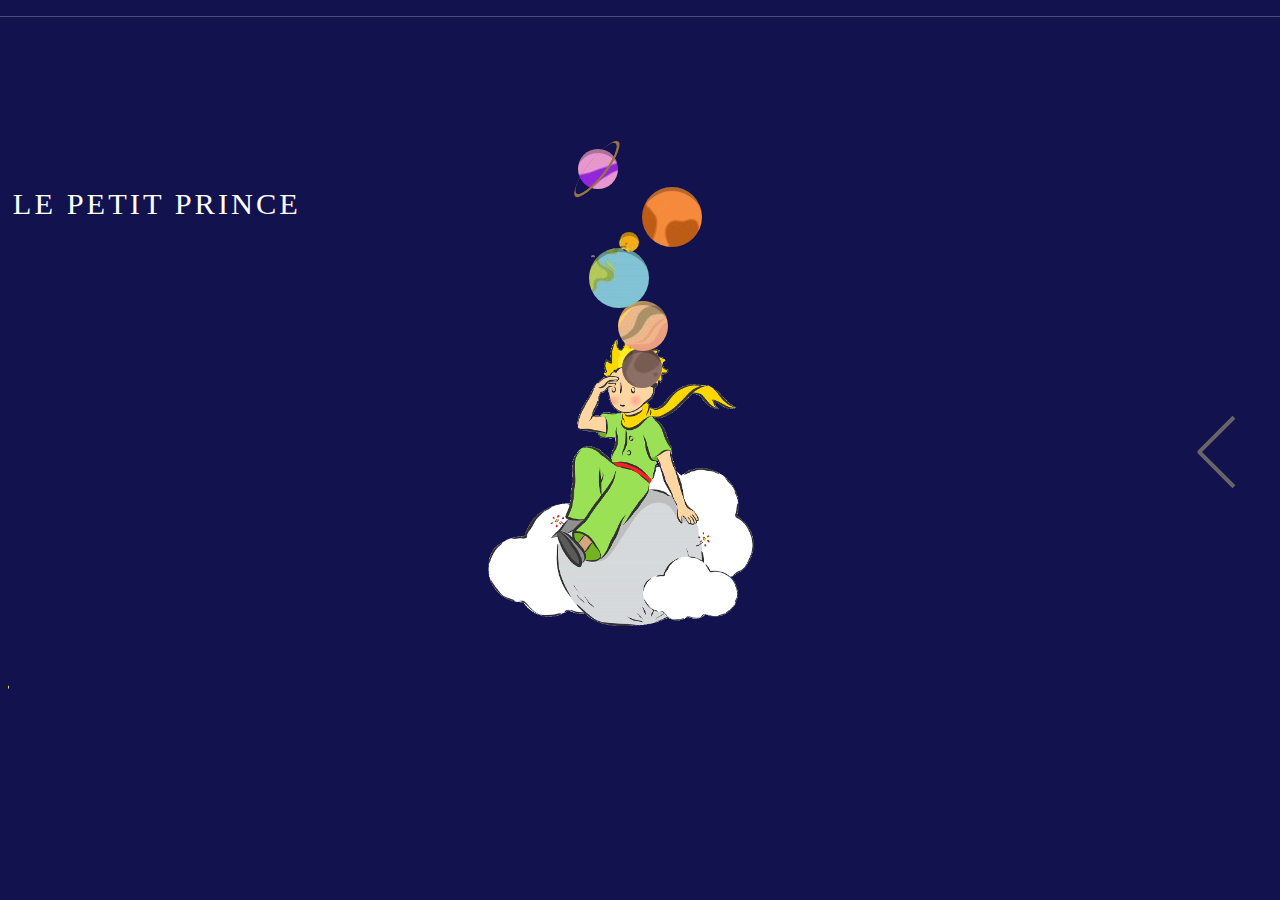
==== code/index.html @ a6908c7f "Merge branch 'feature/cv' of https://github.com/Gipeio/petit_prince_animated into feature/cv" ====
<!DOCTYPE html>

	<head>
		<meta charset="utf-8">
		<meta content="width=device-width, initial-scale=1.0" name="viewport">
		<title>Petit prince</title>
		<link rel="stylesheet" href="https://cdn.jsdelivr.net/npm/bootstrap@5.0.2/dist/css/bootstrap.min.css">
  		<link href="style.css" rel="stylesheet">
		
	</head>
	<body>
		<div class="content">
		<div class="pages">
			<!---------------------------------------------- HOME PAGE -------------------------------------------------------->
			<div class="page one">
				
				<div class="parallax">
					<div class="centered">
						<div class="animation"></div>
					</div>
				<div class='description'>
					<h1 class="homepageTitle">Le petit prince</h1>
					<hr>
				</div>
				  <div class='solar-syst'>
					<div class='mercury'></div>
					<div class='venus'></div>
					<div class='earth'></div>
					<div class='mars'></div>
					<div class='jupiter'></div>
					<div class='saturn'></div>
					<div class='uranus'></div>
					<div class='neptune'></div>
					<div class='pluto'></div>
				  </div>
				  <div class="stars">
					<img src="../img/star.png" alt="">
				  </div>
				</div>
				<!-- <div>
					<button onClick="slide('next')">Next</button>
				</div> -->
				<div class="swipe-next" onClick="slide('next')">
					<div class="swipe-next-top"></div>
					<div class="swipe-next-bottom"></div>
				</div>
			</div>
			
			<!---------------------------------------------- TEAM PAGE -------------------------------------------------------->
			<div id="page-two" class="page two">
				<h1 class="teamTitle">Team</h1>
				<div class="container">
					<div class="row d-flex justify-content-center">
						<div class="col-md-4">
							<a href="./cv_pages/Peio.html">
								<div class="card">
									<img class="card-img-top" src="../img/Amelie_BW.jpeg" alt="Peio">
									<div class="card-body">
										<h5 class="card-title">Peio GIL</h5>
									</div>
								</div>
							</a>
						</div>
						<div class="col-md-4">
							<a href="./cv_pages/Hajar.html">
								<div class="card">
									<img class="card-img-top" src="../img/Amelie_BW.jpeg" alt="Hajar">
									<div class="card-body">
										<h5 class="card-title">Hajar DERFOUF</h5>
									</div>
								</div>
							</a>
						</div>
						<div class="col-md-4">
							<a href="./cv_pages/Amelie.html">
								<div class="card">
									<img class="card-img-top" src="../img/Amelie_BW.jpeg" alt="Amelie">
									<div class="card-body">
										<h5 class="card-title">Amélie NIKEZA</h5>
									</div>
								</div>
							</a>
						</div>
					</div>
				</div>
			
			<!-- <div>
				<button onClick="slide('prev')">Previous</button>
			</div> -->
			<div class="swipe-prev" onClick="slide('prev')">
				<div class="swipe-prev-top"></div>
				<div class="swipe-prev-bottom"></div>
			</div>
			</div>
		</div>
		</div>
		<script src="script.js"></script>
		
	</body>
</html>
---- code/style.css ----
@import url('https://fonts.googleapis.com/css2?family=Montserrat:ital,wght@0,100;0,200;0,300;0,400;0,500;0,600;0,700;1,100;1,200;1,300;1,400;1,500;1,600;1,700&display=swap');

body {
    overflow: hidden;
}

*{
	margin: 0;
	padding: 0;
  font-family: 'Montserrat', sans-serif;
}


.content{
	width: 100%;
	height: 100vh;
	overflow: hidden;
    /* background-image: url("../img/espace.png"); */
  background-color: rgb(18, 18, 78);
  /* background: radial-gradient(ellipse at bottom, #1c2837 0%, #050608 100%); */
}

.pages {
  display: flex;
	width: 200%;
	box-sizing: border-box;	
    overflow: hidden;
}

.page {
  width: 100%;
  height: 100vh;
  display: flex;
  /* align-items: center;
  justify-content: center; */
  flex-direction: column;
	gap: 10px;
  transition: all 0.7s;
  color: white;
}

/* ********************************************************* HOME PAGE STYLE ************************************************************* */
.parallax {
    /* The image used */
    /* background-image: url("../img/espace.png"); */

    position: absolute;
    top:0;
    left:0;
    bottom:0;
    /* Set a specific height */
    height: 100%;
    width:100%;   
    /* Create the parallax scrolling effect */
    background-position: right top;
    background-attachment: fixed;
    background-repeat: no-repeat;
    background-size: cover;
  
    
}
 
.circle {
  
    text-align: center;
    vertical-align: middle;
    display: table-cell;
}
body {
    height: 100%;
    overflow-y: hidden;
}

.wrapper {
    top: 50%;
    left: 50%;
    transform: translate(-50%, -50%);
    position: fixed;
}

#reload {
    width: 50px;
    height: 50px;
} 
.wrapper {
    top: 50%;
    left: 50%;
    transform: translate(-50%, -50%);
    position: fixed;
}
.zoom{  
    height:100vh;  
    width:100%;  
    display:grid;  
    place-items:center;  
    position:fixed;  
    top:-500px;  
    left:0;
}

.centered .animation{
    height:50%;  
    width:40%;  
    position: absolute;
    top:25%;  
    left:30%;
}

.animation {
  width: 1000px;
  height: 1000px;
  background-image: url('../img/logo_f1.png');
  background-size: 600px;
  background-position: center;
  background-repeat: no-repeat;
  animation: mon-animation 3s steps(20) infinite
}

@keyframes mon-animation {
  0% { background-image: url('../img/logo_f1.png'); }
  5% { background-image: url('../img/logo_f1.png'); }
  10% { background-image: url('../img/logo_f1.png'); }
  25% { background-image: url('../img/logo_f1.png'); }
  20% { background-image: url('../img/logo_f1.png'); }
  25% { background-image: url('../img/logo_f1.png'); }
  30% { background-image: url('../img/logo_f1.png'); }
  35% { background-image: url('../img/logo_f1.png'); }
  40% { background-image: url('../img/logo_f2.png'); }
  45% { background-image: url('../img/logo_f3.png'); }
  50% { background-image: url('../img/logo_f4.png'); }
  55% { background-image: url('../img/logo_f3.png'); }
  60% { background-image: url('../img/logo_f2.png'); }
  65% { background-image: url('../img/logo_f1.png'); }
  70% { background-image: url('../img/logo_f1.png'); }
  75% { background-image: url('../img/logo_f1.png'); }
  80% { background-image: url('../img/logo_f1.png'); }
  85% { background-image: url('../img/logo_f1.png'); }
  90% { background-image: url('../img/logo_f1.png'); }
  95% { background-image: url('../img/logo_f1.png'); }
  100% { background-image: url('../img/logo_f1.png'); }
}

/**************************************************/
/*
  Malik Dellidj - @Dathink

  Solar System orbit animation true time scaled

  Revolution of planets in earth days (from Wikipedia)
  Mercury : ~87,5 days
  Venus : ~224,7 days
  Earth : ~365,2563 days
    + Moon : ~27,3216 days (around earth)
  Mars : ~687 days (~1,8 year)
  Jupiter : ~4 331 days (~12 years)
  Saturn : ~10 747 days (~30 years)
  Uranus : ~30 589 days (~84 years)
  Neptune : ~59 802 days (~165 years)
  Pluto : ~90 580 days (~248 years)
*/
*,
*:before,
*:after {
  padding: 0;
  margin: 0;
  box-sizing: border-box;
}

html,
body {
  height: 100%;
  width: 100%;
}

body {
  font: normal 1em/1.45em "Helvetica Neue", Helvetica, Arial, sans-serif;
  -webkit-font-smoothing: antialiased;
  color: #fff;
  background: radial-gradient(ellipse at bottom, #1c2837 0%, #050608 100%);
  background-attachment: fixed;
}

h1 {
  font-weight: 300;
  font-size: 1.9em;
  text-transform: uppercase;
  font-family: Lato;
  line-height: 1.6em;
  letter-spacing: 0.1em;
  position: absolute;
    top: 20%;
    left:1%;
}

.solar-syst {
  margin: -10% -20%;
  width: 100%;
  height: 100%;
  position: relative;
}
.solar-syst:after {
    .0











    .













































  content: "";
  position: absolute;
  height: 2px;
  width: 2px;
  top: -2px;
  background: white;
  box-shadow: 1072px 77px 0 0px rgba(255, 255, 255, 0.456) , 370px 951px 0 0px rgba(255,255,255, 0.621) , 1483px 330px 0 0px rgba(255,255,255, 0.326) , 1533px 646px 0 0px rgba(255,255,255, 0.951) , 794px 1799px 0 0px rgba(255,255,255, 0.253) , 1724px 191px 0 0px rgba(255,255,255, 0.737) , 139px 445px 0 0px rgba(255,255,255, 0.254) , 1453px 1733px 0 0px rgba(255,255,255, 0.182) , 1098px 802px 0 0px rgba(255,255,255, 0.692) , 1475px 460px 0 0px rgba(255,255,255, 0.222) , 96px 1526px 0 0px rgba(255,255,255, 0.316) , 1461px 616px 0 0px rgba(255,255,255, 0.852) , 185px 1634px 0 0px rgba(255,255,255, 0.63) , 1380px 361px 0 0px rgba(255,255,255, 0.702) , 840px 1672px 0 0px rgba(255,255,255, 0.435) , 1128px 375px 0 0px rgba(255,255,255, 0.794) , 579px 578px 0 0px rgba(255,255,255, 0.274) , 1654px 445px 0 0px rgba(255,255,255, 0.697) , 1365px 1595px 0 0px rgba(255,255,255, 0.319) , 238px 339px 0 0px rgba(255,255,255, 0.918) , 1381px 15px 0 0px rgba(255,255,255, 0.057) , 534px 1571px 0 0px rgba(255,255,255, 0.585) , 56px 180px 0 0px rgba(255,255,255, 0.194) , 62px 1074px 0 0px rgba(255,255,255, 0.808) , 393px 449px 0 0px rgba(255,255,255, 0.14) , 991px 250px 0 0px rgba(255,255,255, 0.163) , 1245px 1667px 0 0px rgba(255,255,255, 0.552) , 1477px 1148px 0 0px rgba(255,255,255, 0.846) , 1124px 223px 0 0px rgba(255,255,255, 0.462) , 549px 837px 0 0px rgba(255,255,255, 0.602) , 1425px 1068px 0 0px rgba(255,255,255, 0.89) , 437px 397px 0 0px rgba(255,255,255, 0.421) , 96px 377px 0 0px rgba(255,255,255, 0.216) , 953px 941px 0 0px rgba(255,255,255, 0.91) , 215px 343px 0 0px rgba(255,255,255, 0.796) , 433px 1px 0 0px rgba(255,255,255, 0.555) , 1128px 478px 0 0px rgba(255,255,255, 0.448) , 1218px 782px 0 0px rgba(255,255,255, 0.146) , 1686px 1066px 0 0px rgba(255,255,255, 0.41) , 812px 1260px 0 0px rgba(255,255,255, 0.564) , 1634px 1525px 0 0px rgba(255,255,255, 0.697) , 846px 1029px 0 0px rgba(255,255,255, 0.219) , 1756px 901px 0 0px rgba(255,255,255, 0.603) , 1236px 1404px 0 0px rgba(255,255,255, 0.248) , 270px 573px 0 0px rgba(255,255,255, 0.581) , 1183px 3px 0 0px rgba(255,255,255, 0.564) , 913px 1111px 0 0px rgba(255,255,255, 0.918) , 668px 552px 0 0px rgba(255,255,255, 0.96) , 278px 293px 0 0px rgba(255,255,255, 0.523) , 231px 1056px 0 0px rgba(255,255,255, 0.748) , 391px 972px 0 0px rgba(255,255,255, 0.078) , 592px 318px 0 0px rgba(255,255,255, 0.179) , 485px 1002px 0 0px rgba(255,255,255, 0.694) , 968px 1015px 0 0px rgba(255,255,255, 0.47) , 1404px 241px 0 0px rgba(255,255,255, 0.08) , 1252px 1064px 0 0px rgba(255,255,255, 0.527) , 142px 678px 0 0px rgba(255,255,255, 0.394) , 885px 1694px 0 0px rgba(255,255,255, 0.21) , 1586px 174px 0 0px rgba(255,255,255, 0.949) , 1044px 1502px 0 0px rgba(255,255,255, 0.262) , 862px 692px 0 0px rgba(255,255,255, 0.723) , 969px 696px 0 0px rgba(255,255,255, 0.16) , 375px 843px 0 0px rgba(255,255,255, 0.442) , 471px 1753px 0 0px rgba(255,255,255, 0.379) , 992px 357px 0 0px rgba(255,255,255, 0.545) , 560px 1740px 0 0px rgba(255,255,255, 0.933) , 1747px 451px 0 0px rgba(255,255,255, 0.27) , 1127px 1724px 0 0px rgba(255,255,255, 0.971) , 766px 1090px 0 0px rgba(255,255,255, 0.975) , 1012px 497px 0 0px rgba(255,255,255, 0.828) , 306px 1118px 0 0px rgba(255,255,255, 0.588) , 170px 23px 0 0px rgba(255,255,255, 0.069) , 1239px 1425px 0 0px rgba(255,255,255, 0.619) , 1238px 474px 0 0px rgba(255,255,255, 0.314) , 644px 959px 0 0px rgba(255,255,255, 0.739) , 1527px 962px 0 0px rgba(255,255,255, 0.879) , 1175px 1273px 0 0px rgba(255,255,255, 0.12) , 24px 66px 0 0px rgba(255,255,255, 0.02) , 1742px 716px 0 0px rgba(255,255,255, 0.745) , 915px 1727px 0 0px rgba(255,255,255, 0.28) , 538px 177px 0 0px rgba(255,255,255, 0.453) , 214px 154px 0 0px rgba(255,255,255, 0.251) , 443px 1690px 0 0px rgba(255,255,255, 0.876) , 115px 1065px 0 0px rgba(255,255,255, 0.028) , 323px 1531px 0 0px rgba(255,255,255, 0.357) , 669px 379px 0 0px rgba(255,255,255, 0.619) , 1550px 1130px 0 0px rgba(255,255,255, 0.872) , 445px 1617px 0 0px rgba(255,255,255, 0.72) , 1445px 413px 0 0px rgba(255,255,255, 0.234) , 1727px 28px 0 0px rgba(255,255,255, 0.805) , 547px 333px 0 0px rgba(255,255,255, 0.795) , 1792px 1506px 0 0px rgba(255,255,255, 0.465) , 912px 1318px 0 0px rgba(255,255,255, 0.876) , 315px 639px 0 0px rgba(255,255,255, 0.356) , 300px 1162px 0 0px rgba(255,255,255, 0.446) , 802px 1297px 0 0px rgba(255,255,255, 0.584) , 1667px 1460px 0 0px rgba(255,255,255, 0.425) , 836px 920px 0 0px rgba(255,255,255, 0.398) , 683px 1644px 0 0px rgba(255,255,255, 0.664) , 166px 1003px 0 0px rgba(255,255,255, 0.053) , 840px 1614px 0 0px rgba(255,255,255, 0.557) , 699px 1782px 0 0px rgba(255,255,255, 0.445) , 1447px 1332px 0 0px rgba(255,255,255, 0.307) , 729px 779px 0 0px rgba(255,255,255, 0.275) , 867px 816px 0 0px rgba(255,255,255, 0.579) , 1116px 1657px 0 0px rgba(255,255,255, 0.418) , 73px 839px 0 0px rgba(255,255,255, 0.997) , 47px 838px 0 0px rgba(255,255,255, 0.418) , 1415px 172px 0 0px rgba(255,255,255, 0.598) , 1033px 686px 0 0px rgba(255,255,255, 0.14) , 2px 1173px 0 0px rgba(255,255,255, 0.727) , 21px 1046px 0 0px rgba(255,255,255, 0.003) , 190px 554px 0 0px rgba(255,255,255, 0.385) , 1695px 288px 0 0px rgba(255,255,255, 0.1) , 1780px 709px 0 0px rgba(255,255,255, 0.393) , 498px 152px 0 0px rgba(255,255,255, 0.094) , 151px 1560px 0 0px rgba(255,255,255, 0.328) , 1286px 1737px 0 0px rgba(255,255,255, 0.943) , 441px 687px 0 0px rgba(255,255,255, 0.128) , 1744px 1734px 0 0px rgba(255,255,255, 0.805) , 1286px 1300px 0 0px rgba(255,255,255, 0.421) , 656px 1555px 0 0px rgba(255,255,255, 0.285) , 275px 1587px 0 0px rgba(255,255,255, 0.231) , 1037px 1540px 0 0px rgba(255,255,255, 0.915) , 1738px 440px 0 0px rgba(255,255,255, 0.218) , 56px 458px 0 0px rgba(255,255,255, 0.166) , 976px 1650px 0 0px rgba(255,255,255, 0.825) , 1537px 1292px 0 0px rgba(255,255,255, 0.47) , 1038px 1395px 0 0px rgba(255,255,255, 0.902) , 1025px 1552px 0 0px rgba(255,255,255, 0.416) , 1223px 1424px 0 0px rgba(255,255,255, 0.164) , 527px 69px 0 0px rgba(255,255,255, 0.431) , 967px 298px 0 0px rgba(255,255,255, 0.575) , 991px 850px 0 0px rgba(255,255,255, 0.526) , 820px 1493px 0 0px rgba(255,255,255, 0.422) , 1363px 1683px 0 0px rgba(255,255,255, 0.523) , 1523px 1159px 0 0px rgba(255,255,255, 0.225) , 324px 212px 0 0px rgba(255,255,255, 0.202) , 331px 1745px 0 0px rgba(255,255,255, 0.424) , 921px 1090px 0 0px rgba(255,255,255, 0.73) , 1515px 893px 0 0px rgba(255,255,255, 0.459) , 1530px 915px 0 0px rgba(255,255,255, 0.616) , 1501px 1393px 0 0px rgba(255,255,255, 0.306) , 1717px 1412px 0 0px rgba(255,255,255, 0.193) , 1611px 1602px 0 0px rgba(255,255,255, 0.194) , 1145px 493px 0 0px rgba(255,255,255, 0.319) , 1529px 508px 0 0px rgba(255,255,255, 0.889) , 67px 315px 0 0px rgba(255,255,255, 0.74) , 1015px 653px 0 0px rgba(255,255,255, 0.451) , 340px 61px 0 0px rgba(255,255,255, 0.655) , 887px 597px 0 0px rgba(255,255,255, 0.912) , 1486px 558px 0 0px rgba(255,255,255, 0.74) , 1620px 1367px 0 0px rgba(255,255,255, 0.831) , 365px 408px 0 0px rgba(255,255,255, 0.846) , 1491px 534px 0 0px rgba(255,255,255, 0.215) , 1797px 678px 0 0px rgba(255,255,255, 0.403) , 784px 732px 0 0px rgba(255,255,255, 0.01) , 669px 327px 0 0px rgba(255,255,255, 0.45) , 1496px 565px 0 0px rgba(255,255,255, 0.926) , 1177px 903px 0 0px rgba(255,255,255, 0.183) , 616px 603px 0 0px rgba(255,255,255, 0.141) , 990px 1434px 0 0px rgba(255,255,255, 0.251) , 1341px 1784px 0 0px rgba(255,255,255, 0.085) , 114px 1076px 0 0px rgba(255,255,255, 0.02) , 1624px 1274px 0 0px rgba(255,255,255, 0.421) , 1404px 690px 0 0px rgba(255,255,255, 0.394) , 1222px 731px 0 0px rgba(255,255,255, 0.376) , 563px 1642px 0 0px rgba(255,255,255, 0.042) , 941px 1486px 0 0px rgba(255,255,255, 0.249) , 1391px 1364px 0 0px rgba(255,255,255, 0.002) , 1753px 195px 0 0px rgba(255,255,255, 0.903) , 676px 459px 0 0px rgba(255,255,255, 0.778) , 367px 590px 0 0px rgba(255,255,255, 0.754) , 351px 976px 0 0px rgba(255,255,255, 0.136) , 1782px 959px 0 0px rgba(255,255,255, 0.044) , 1500px 1593px 0 0px rgba(255,255,255, 0.428) , 1345px 1034px 0 0px rgba(255,255,255, 0.223) , 432px 1703px 0 0px rgba(255,255,255, 0.429) , 25px 659px 0 0px rgba(255,255,255, 0.186) , 513px 1610px 0 0px rgba(255,255,255, 0.097) , 144px 375px 0 0px rgba(255,255,255, 0.078) , 888px 1756px 0 0px rgba(255,255,255, 0.705) , 254px 1265px 0 0px rgba(255,255,255, 0.637) , 2px 1525px 0 0px rgba(255,255,255, 0.969) , 600px 1275px 0 0px rgba(255,255,255, 0.823) , 1287px 436px 0 0px rgba(255,255,255, 0.793) , 719px 1534px 0 0px rgba(255,255,255, 0.173) , 491px 155px 0 0px rgba(255,255,255, 0.564) , 620px 1720px 0 0px rgba(255,255,255, 0.899) , 1248px 1344px 0 0px rgba(255,255,255, 0.039) , 1373px 1205px 0 0px rgba(255,255,255, 0.923) , 1334px 544px 0 0px rgba(255,255,255, 0.944) , 249px 1417px 0 0px rgba(255,255,255, 0.6) , 1732px 1303px 0 0px rgba(255,255,255, 0.51) , 1177px 499px 0 0px rgba(255,255,255, 0.369) , 109px 520px 0 0px rgba(255,255,255, 0.999) , 1167px 1498px 0 0px rgba(255,255,255, 0.991) , 260px 580px 0 0px rgba(255,255,255, 0.036) , 1374px 27px 0 0px rgba(255,255,255, 0.515) , 737px 1326px 0 0px rgba(255,255,255, 0.438) , 37px 182px 0 0px rgba(255,255,255, 0.482) , 1638px 151px 0 0px rgba(255,255,255, 0.622) , 754px 1290px 0 0px rgba(255,255,255, 0.64) , 790px 1455px 0 0px rgba(255,255,255, 0.705) , 814px 1523px 0 0px rgba(255,255,255, 0.051) , 977px 238px 0 0px rgba(255,255,255, 0.182) , 1613px 1145px 0 0px rgba(255,255,255, 0.005) , 597px 311px 0 0px rgba(255,255,255, 0.182) , 1568px 223px 0 0px rgba(255,255,255, 0.613) , 23px 699px 0 0px rgba(255,255,255, 0.911) , 314px 504px 0 0px rgba(255,255,255, 0.39) , 1636px 925px 0 0px rgba(255,255,255, 0.417) , 1534px 1310px 0 0px rgba(255,255,255, 0.472) , 1527px 1590px 0 0px rgba(255,255,255, 0.23) , 349px 1238px 0 0px rgba(255,255,255, 0.099) , 813px 449px 0 0px rgba(255,255,255, 0.832) , 136px 621px 0 0px rgba(255,255,255, 0.377) , 461px 737px 0 0px rgba(255,255,255, 0.523) , 870px 1062px 0 0px rgba(255,255,255, 0.101) , 1138px 791px 0 0px rgba(255,255,255, 0.801) , 1358px 323px 0 0px rgba(255,255,255, 0.672) , 126px 1249px 0 0px rgba(255,255,255, 0.775) , 840px 1258px 0 0px rgba(255,255,255, 0.042) , 1310px 715px 0 0px rgba(255,255,255, 0.934) , 327px 401px 0 0px rgba(255,255,255, 0.379) , 524px 1366px 0 0px rgba(255,255,255, 0.087) , 961px 473px 0 0px rgba(255,255,255, 0.074) , 1488px 1319px 0 0px rgba(255,255,255, 0.319) , 1075px 1692px 0 0px rgba(255,255,255, 0.464) , 1339px 1463px 0 0px rgba(255,255,255, 0.433) , 1146px 1218px 0 0px rgba(255,255,255, 0.082) , 1514px 1554px 0 0px rgba(255,255,255, 0.949) , 1124px 1456px 0 0px rgba(255,255,255, 0.003) , 1344px 305px 0 0px rgba(255,255,255, 0.931) , 705px 112px 0 0px rgba(255,255,255, 0.419) , 109px 1615px 0 0px rgba(255,255,255, 0.052) , 1360px 709px 0 0px rgba(255,255,255, 0.484) , 712px 565px 0 0px rgba(255,255,255, 0.709) , 742px 1500px 0 0px rgba(255,255,255, 0.707) , 938px 1756px 0 0px rgba(255,255,255, 0.727) , 1194px 425px 0 0px rgba(255,255,255, 0.586) , 629px 1361px 0 0px rgba(255,255,255, 0.208) , 533px 830px 0 0px rgba(255,255,255, 0.919) , 715px 35px 0 0px rgba(255,255,255, 0.917) , 643px 452px 0 0px rgba(255,255,255, 0.717) , 356px 1441px 0 0px rgba(255,255,255, 0.247) , 1720px 250px 0 0px rgba(255,255,255, 0.614) , 473px 1696px 0 0px rgba(255,255,255, 0.733) , 253px 1138px 0 0px rgba(255,255,255, 0.636) , 740px 737px 0 0px rgba(255,255,255, 0.396) , 1800px 424px 0 0px rgba(255,255,255, 0.588) , 759px 101px 0 0px rgba(255,255,255, 0.125) , 558px 1632px 0 0px rgba(255,255,255, 0.423) , 227px 1549px 0 0px rgba(255,255,255, 0.262) , 646px 657px 0 0px rgba(255,255,255, 0.394) , 1741px 886px 0 0px rgba(255,255,255, 0.598) , 427px 1177px 0 0px rgba(255,255,255, 0.795) , 993px 1514px 0 0px rgba(255,255,255, 0.35) , 514px 878px 0 0px rgba(255,255,255, 0.91) , 107px 736px 0 0px rgba(255,255,255, 0.812) , 439px 724px 0 0px rgba(255,255,255, 0.574) , 1199px 22px 0 0px rgba(255,255,255, 0.755) , 268px 1183px 0 0px rgba(255,255,255, 0.64) , 1488px 146px 0 0px rgba(255,255,255, 0.069) , 1582px 970px 0 0px rgba(255,255,255, 0.244) , 639px 287px 0 0px rgba(255,255,255, 0.981) , 638px 963px 0 0px rgba(255,255,255, 0.658) , 799px 1707px 0 0px rgba(255,255,255, 0.954) , 1306px 138px 0 0px rgba(255,255,255, 0.998) , 71px 1498px 0 0px rgba(255,255,255, 0.268) , 1737px 1553px 0 0px rgba(255,255,255, 0.033) , 1367px 1594px 0 0px rgba(255,255,255, 0.093) , 1039px 41px 0 0px rgba(255,255,255, 0.685) , 332px 1200px 0 0px rgba(255,255,255, 0.066) , 1799px 447px 0 0px rgba(255,255,255, 0.089) , 1367px 353px 0 0px rgba(255,255,255, 0.476) , 40px 634px 0 0px rgba(255,255,255, 0.433) , 1210px 1179px 0 0px rgba(255,255,255, 0.626) , 1192px 1520px 0 0px rgba(255,255,255, 0.635) , 595px 270px 0 0px rgba(255,255,255, 0.124) , 118px 1047px 0 0px rgba(255,255,255, 0.757) , 1760px 388px 0 0px rgba(255,255,255, 0.372) , 1003px 959px 0 0px rgba(255,255,255, 0.551) , 1464px 1081px 0 0px rgba(255,255,255, 0.877) , 1088px 748px 0 0px rgba(255,255,255, 0.862) , 1721px 50px 0 0px rgba(255,255,255, 0.169) , 1591px 831px 0 0px rgba(255,255,255, 0.337) , 1555px 1537px 0 0px rgba(255,255,255, 0.345) , 676px 1222px 0 0px rgba(255,255,255, 0.314) , 14px 698px 0 0px rgba(255,255,255, 0.58) , 1141px 1370px 0 0px rgba(255,255,255, 0.524) , 223px 712px 0 0px rgba(255,255,255, 0.263) , 706px 1051px 0 0px rgba(255,255,255, 0.081) , 853px 1320px 0 0px rgba(255,255,255, 0.744) , 93px 874px 0 0px rgba(255,255,255, 0.46) , 195px 162px 0 0px rgba(255,255,255, 0.423) , 1469px 826px 0 0px rgba(255,255,255, 0.246) , 1327px 1139px 0 0px rgba(255,255,255, 0.54) , 1329px 1182px 0 0px rgba(255,255,255, 0.911) , 661px 1571px 0 0px rgba(255,255,255, 0.77) , 1382px 129px 0 0px rgba(255,255,255, 0.865) , 706px 735px 0 0px rgba(255,255,255, 0.551) , 25px 1610px 0 0px rgba(255,255,255, 0.045) , 1365px 64px 0 0px rgba(255,255,255, 0.51) , 1327px 1318px 0 0px rgba(255,255,255, 0.153) , 1584px 722px 0 0px rgba(255,255,255, 0.055) , 49px 1667px 0 0px rgba(255,255,255, 0.43) , 476px 1126px 0 0px rgba(255,255,255, 0.556) , 1741px 681px 0 0px rgba(255,255,255, 0.574) , 522px 1px 0 0px rgba(255,255,255, 0.617) , 359px 821px 0 0px rgba(255,255,255, 0.903) , 1396px 1164px 0 0px rgba(255,255,255, 0.023) , 882px 148px 0 0px rgba(255,255,255, 0.901) , 1179px 1221px 0 0px rgba(255,255,255, 0.702) , 77px 577px 0 0px rgba(255,255,255, 0.725) , 230px 321px 0 0px rgba(255,255,255, 0.133) , 291px 918px 0 0px rgba(255,255,255, 0.743) , 1380px 1px 0 0px rgba(255,255,255, 0.065) , 127px 1589px 0 0px rgba(255,255,255, 0.649) , 1631px 1668px 0 0px rgba(255,255,255, 0.709) , 1236px 153px 0 0px rgba(255,255,255, 0.681) , 556px 577px 0 0px rgba(255,255,255, 0.639) , 1618px 1387px 0 0px rgba(255,255,255, 0.194) , 344px 1279px 0 0px rgba(255,255,255, 0.25) , 114px 1304px 0 0px rgba(255,255,255, 0.655) , 736px 1493px 0 0px rgba(255,255,255, 0.749) , 1641px 471px 0 0px rgba(255,255,255, 0.218) , 67px 365px 0 0px rgba(255,255,255, 0.412) , 486px 504px 0 0px rgba(255,255,255, 0.031) , 1483px 1220px 0 0px rgba(255,255,255, 0.401) , 38px 1017px 0 0px rgba(255,255,255, 0.995) , 1464px 1662px 0 0px rgba(255,255,255, 0.734) , 1770px 1319px 0 0px rgba(255,255,255, 0.038) , 393px 1251px 0 0px rgba(255,255,255, 0.162) , 956px 559px 0 0px rgba(255,255,255, 0.476) , 741px 1458px 0 0px rgba(255,255,255, 0.933) , 847px 330px 0 0px rgba(255,255,255, 0.545) , 1192px 1764px 0 0px rgba(255,255,255, 0.017) , 207px 748px 0 0px rgba(255,255,255, 0.297) , 547px 779px 0 0px rgba(255,255,255, 0.383) , 219px 1103px 0 0px rgba(255,255,255, 0.989) , 1248px 765px 0 0px rgba(255,255,255, 0.457) , 908px 261px 0 0px rgba(255,255,255, 0.967) , 802px 452px 0 0px rgba(255,255,255, 0.218) , 548px 999px 0 0px rgba(255,255,255, 0.417) , 1394px 612px 0 0px rgba(255,255,255, 0.254) , 1683px 855px 0 0px rgba(255,255,255, 0.264) , 106px 1264px 0 0px rgba(255,255,255, 0.154) , 430px 801px 0 0px rgba(255,255,255, 0.514) , 650px 114px 0 0px rgba(255,255,255, 0.014) , 922px 207px 0 0px rgba(255,255,255, 0.107) , 121px 21px 0 0px rgba(255,255,255, 0.093) , 435px 1668px 0 0px rgba(255,255,255, 0.903) , 198px 931px 0 0px rgba(255,255,255, 0.813) , 858px 1192px 0 0px rgba(255,255,255, 0.172) , 1575px 1734px 0 0px rgba(255,255,255, 0.834) , 1120px 156px 0 0px rgba(255,255,255, 0.546) , 1156px 305px 0 0px rgba(255,255,255, 0.002) , 1452px 56px 0 0px rgba(255,255,255, 0.903) , 1156px 1047px 0 0px rgba(255,255,255, 0.836) , 1273px 787px 0 0px rgba(255,255,255, 0.078) , 1598px 462px 0 0px rgba(255,255,255, 0.005) , 1591px 1023px 0 0px rgba(255,255,255, 0.113) , 1218px 1026px 0 0px rgba(255,255,255, 0.38) , 214px 156px 0 0px rgba(255,255,255, 0.937) , 28px 1733px 0 0px rgba(255,255,255, 0.564) , 872px 985px 0 0px rgba(255,255,255, 0.184) , 1337px 554px 0 0px rgba(255,255,255, 0.064) , 1193px 532px 0 0px rgba(255,255,255, 0.965) , 1161px 668px 0 0px rgba(255,255,255, 0.181) , 712px 1704px 0 0px rgba(255,255,255, 0.96) , 727px 1591px 0 0px rgba(255,255,255, 0.762) , 203px 1571px 0 0px rgba(255,255,255, 0.31) , 324px 1362px 0 0px rgba(255,255,255, 0.31) , 1607px 1146px 0 0px rgba(255,255,255, 0.967) , 781px 467px 0 0px rgba(255,255,255, 0.572) , 538px 162px 0 0px rgba(255,255,255, 0.557) , 264px 1704px 0 0px rgba(255,255,255, 0.501) , 65px 687px 0 0px rgba(255,255,255, 0.701) , 585px 1255px 0 0px rgba(255,255,255, 0.128) , 1420px 1725px 0 0px rgba(255,255,255, 0.434) , 304px 865px 0 0px rgba(255,255,255, 0.822) , 726px 1376px 0 0px rgba(255,255,255, 0.034) , 1090px 1297px 0 0px rgba(255,255,255, 0.577) , 93px 1712px 0 0px rgba(255,255,255, 0.938) , 328px 1090px 0 0px rgba(255,255,255, 0.024) , 1116px 863px 0 0px rgba(255,255,255, 0.627) , 1440px 1708px 0 0px rgba(255,255,255, 0.375) , 1364px 1438px 0 0px rgba(255,255,255, 0.221) , 1501px 1381px 0 0px rgba(255,255,255, 0.657) , 1374px 574px 0 0px rgba(255,255,255, 0.985) , 25px 1081px 0 0px rgba(255,255,255, 0.102) , 1441px 8px 0 0px rgba(255,255,255, 0.983) , 916px 390px 0 0px rgba(255,255,255, 0.64) , 1463px 432px 0 0px rgba(255,255,255, 0.953) , 1467px 811px 0 0px rgba(255,255,255, 0.406) , 18px 819px 0 0px rgba(255,255,255, 0.436) , 346px 1374px 0 0px rgba(255,255,255, 0.062) , 687px 745px 0 0px rgba(255,255,255, 0.274) , 892px 1489px 0 0px rgba(255,255,255, 0.677) , 1673px 74px 0 0px rgba(255,255,255, 0.646) , 1657px 536px 0 0px rgba(255,255,255, 0.643) , 1523px 599px 0 0px rgba(255,255,255, 0.964) , 1209px 1154px 0 0px rgba(255,255,255, 0.535) , 1519px 1786px 0 0px rgba(255,255,255, 0.528) , 1718px 1434px 0 0px rgba(255,255,255, 0.26) , 1570px 536px 0 0px rgba(255,255,255, 0.781) , 90px 200px 0 0px rgba(255,255,255, 0.198) , 616px 487px 0 0px rgba(255,255,255, 0.702) , 714px 224px 0 0px rgba(255,255,255, 0.523) , 1349px 856px 0 0px rgba(255,255,255, 0.171) , 924px 1010px 0 0px rgba(255,255,255, 0.932) , 541px 994px 0 0px rgba(255,255,255, 0.772) , 1293px 1117px 0 0px rgba(255,255,255, 0.527) , 1432px 1416px 0 0px rgba(255,255,255, 0.242) , 239px 1001px 0 0px rgba(255,255,255, 0.206) , 1022px 1581px 0 0px rgba(255,255,255, 0.511) , 1021px 1579px 0 0px rgba(255,255,255, 0.091) , 648px 49px 0 0px rgba(255,255,255, 0.795) , 1647px 297px 0 0px rgba(255,255,255, 0.185) , 1716px 104px 0 0px rgba(255,255,255, 0.49) , 509px 1791px 0 0px rgba(255,255,255, 0.584) , 1356px 706px 0 0px rgba(255,255,255, 0.372) , 1567px 1228px 0 0px rgba(255,255,255, 0.732) , 607px 1624px 0 0px rgba(255,255,255, 0.247) , 1712px 671px 0 0px rgba(255,255,255, 0.069) , 631px 1091px 0 0px rgba(255,255,255, 0.101) , 513px 467px 0 0px rgba(255,255,255, 0.359) , 647px 1069px 0 0px rgba(255,255,255, 0.117) , 204px 1621px 0 0px rgba(255,255,255, 0.377) , 198px 95px 0 0px rgba(255,255,255, 0.313) , 1377px 1733px 0 0px rgba(255,255,255, 0.416) , 520px 533px 0 0px rgba(255,255,255, 0.389) , 547px 772px 0 0px rgba(255,255,255, 0.18) , 323px 199px 0 0px rgba(255,255,255, 0.905) , 717px 1604px 0 0px rgba(255,255,255, 0.067) , 951px 1291px 0 0px rgba(255,255,255, 0.718) , 1187px 391px 0 0px rgba(255,255,255, 0.946) , 669px 952px 0 0px rgba(255,255,255, 0.66) , 1598px 162px 0 0px rgba(255,255,255, 0.423) , 433px 604px 0 0px rgba(255,255,255, 0.751) , 1146px 791px 0 0px rgba(255,255,255, 0.519) , 284px 519px 0 0px rgba(255,255,255, 0.013) , 453px 1588px 0 0px rgba(255,255,255, 0.385) , 1194px 249px 0 0px rgba(255,255,255, 0.762) , 314px 1643px 0 0px rgba(255,255,255, 0.934) , 1015px 1056px 0 0px rgba(255,255,255, 0.847) , 507px 536px 0 0px rgba(255,255,255, 0.437) , 979px 591px 0 0px rgba(255,255,255, 0.831) , 1352px 52px 0 0px rgba(255,255,255, 0.872) , 984px 1058px 0 0px rgba(255,255,255, 0.074) , 37px 1227px 0 0px rgba(255,255,255, 0.752) , 365px 177px 0 0px rgba(255,255,255, 0.333) , 1525px 329px 0 0px rgba(255,255,255, 0.542) , 558px 45px 0 0px rgba(255,255,255, 0.854) , 1235px 1500px 0 0px rgba(255,255,255, 0.215) , 1465px 1713px 0 0px rgba(255,255,255, 0.067) , 923px 893px 0 0px rgba(255,255,255, 0.772) , 616px 849px 0 0px rgba(255,255,255, 0.537) , 1339px 1030px 0 0px rgba(255,255,255, 0.105) , 773px 1709px 0 0px rgba(255,255,255, 0.32) , 897px 415px 0 0px rgba(255,255,255, 0.629) , 1526px 802px 0 0px rgba(255,255,255, 0.187) , 1105px 1726px 0 0px rgba(255,255,255, 0.823) , 866px 496px 0 0px rgba(255,255,255, 0.545) , 1079px 1268px 0 0px rgba(255,255,255, 0.354) , 645px 1070px 0 0px rgba(255,255,255, 0.857) , 264px 468px 0 0px rgba(255,255,255, 0.865) , 757px 466px 0 0px rgba(255,255,255, 0.408) , 385px 128px 0 0px rgba(255,255,255, 0.488) , 1337px 1065px 0 0px rgba(255,255,255, 0.446) , 283px 1199px 0 0px rgba(255,255,255, 0.159) , 823px 386px 0 0px rgba(255,255,255, 0.063) , 778px 1437px 0 0px rgba(255,255,255, 0.464) , 1080px 1725px 0 0px rgba(255,255,255, 0.607) , 1462px 1363px 0 0px rgba(255,255,255, 0.524) , 1449px 1122px 0 0px rgba(255,255,255, 0.297) , 374px 1642px 0 0px rgba(255,255,255, 0.583) , 353px 846px 0 0px rgba(255,255,255, 0.712) , 818px 1063px 0 0px rgba(255,255,255, 0.874) , 1073px 363px 0 0px rgba(255,255,255, 0.936) , 964px 629px 0 0px rgba(255,255,255, 0.507) , 1510px 174px 0 0px rgba(255,255,255, 0.153) , 162px 259px 0 0px rgba(255,255,255, 0.87) , 1791px 1696px 0 0px rgba(255,255,255, 0.455) , 1751px 482px 0 0px rgba(255,255,255, 0.403) , 413px 763px 0 0px rgba(255,255,255, 0.293) , 1090px 1386px 0 0px rgba(255,255,255, 0.715) , 1238px 386px 0 0px rgba(255,255,255, 0.64) , 843px 22px 0 0px rgba(255,255,255, 0.584) , 1257px 1133px 0 0px rgba(255,255,255, 0.668) , 630px 1607px 0 0px rgba(255,255,255, 0.253) , 1090px 1796px 0 0px rgba(255,255,255, 0.842) , 1177px 203px 0 0px rgba(255,255,255, 0.808) , 1525px 1717px 0 0px rgba(255,255,255, 0.089) , 1201px 335px 0 0px rgba(255,255,255, 0.416) , 354px 1056px 0 0px rgba(255,255,255, 0.783) , 1215px 588px 0 0px rgba(255,255,255, 0.212) , 1200px 1800px 0 0px rgba(255,255,255, 0.974) , 1499px 970px 0 0px rgba(255,255,255, 0.113);
  border-radius: 100px;
}
.solar-syst div {
    border-radius: 1000px;
    top: 50%;
    left: 50%;
    position: absolute;
    z-index: 999;
  }
  /* .solar-syst div:not(.sun) {
    border: 1px solid rgba(102, 166, 229, 0.12);
  } */
  .solar-syst div:not(.sun):before {
    left: 50%;
    border-radius: 100px;
    content: "";
    position: absolute;
  }
  .solar-syst div:not(.asteroids-belt):before {
    box-shadow: inset 0 6px 0 -2px rgba(0, 0, 0, 0.25);
  }

  .sun {
    background: radial-gradient(ellipse at center, #ffd000 1%, #f9b700 39%, #f9b700 39%, #e06317 100%);
    height: 40px;
    width: 40px;
    margin-top: -20px;
    margin-left: -20px;
    background-clip: padding-box;
    border: 0 !important;
    background-position: -28px -103px;
    background-size: 175%;
    box-shadow: 0 0 10px 2px rgba(255, 107, 0, 0.4), 0 0 22px 11px rgba(255, 203, 0, 0.13);
  }
  
  .mercury {
    height: 450px;
    width: 550px;
    margin-top: -35px;
    margin-left: -35px;
    -webkit-animation: orb 7.1867343561s linear infinite;
            animation: orb 7.1867343561s linear infinite;
  }
  .mercury:before {
    height: 40px;
    width: 40px;
    background-image: url("../img/mercury.PNG");
    margin-top: 28px;
    margin-left: -2px;
  }
  
  .venus {
    height: 495px;
    width: 575px;
    margin-top: -50px;
    margin-left: -50px;
    -webkit-animation: orb 15.4555338265s linear infinite;
            animation: orb 15.4555338265s linear infinite;
  }
  .venus:before {
    height: 50px;
    width: 50px;
    background-image: url("../img/venus.PNG");
    margin-top: -4px;
    margin-left: -4px;
  }
  
  .earth {
    height: 570px;
    width: 620px;
    margin-top: -89.5px;
    margin-left: -102.5px;
    -webkit-animation: orb 27s linear infinite;
            animation: orb 27s linear infinite;
  }
  .earth:before {
    height: 60px;
    width: 60px;
    background-image: url("../img/earth.PNG");
    margin-top: -18px;
    margin-left: -3px;
  }
  .earth:after {
    position: absolute;
    content: "";
    height: 20px;
    width: 20px;
    left: 50%;
    top: 0px;
    margin-left: -9px;
    margin-top: -9px;
    border-radius: 10px;
    box-shadow: 0 -10px 0 -8px grey;
    -webkit-animation: orb 2.2440352158s linear infinite;
            animation: orb 2.2440352158s linear infinite;
  }
  
  .mars {
    height: 615px;
    width: 665px;
    margin-top: -120px;
    margin-left: -95px;
    -webkit-animation: orb 40.4261314589s linear infinite;
            animation: orb 40.4261314589s linear infinite;
  }
  .mars:before {
    height: 20px;
    width: 20px;
    background-image: url("../img/mars.PNG");
    margin-top: -3px;
    margin-left: -3px;
  }
  
  .jupiter {
    height: 680px;
    width: 815px;
    margin-top: -159px;
    margin-left: -170px;
    -webkit-animation: orb 90.7228171013s linear infinite;
            animation: orb 90.7228171013s linear infinite;
  }
  .jupiter:before {
    height: 60px;
    width: 60px;
    background-image: url("../img/jupiter.PNG");
    margin-top: -9px;
    margin-left: 20px;
  }
  
  .saturn {
    height: 739px;
    width: 840px;
    margin-top: -200px;
    margin-left: -220px;
    -webkit-animation: orb 250.6952471456s linear infinite;
            animation: orb 250.6952471456s linear infinite;
  }
  .saturn:before {
    height: 40px;
    width: 40px;
    background-image: url("../img/saturn.PNG");
  
    margin-top: -6px;
    margin-left: -6px;
  }
  .saturn:after {
    position: absolute;
    content: "";
    height: 2.34%;
    width: 7.676%;
    left: 50%;
    top: 13px;
    transform: rotateZ(-52deg);
    margin-left: -2.3%;
    margin-top: -1.2%;
    border-radius: 50% 50% 50% 50%;
    box-shadow: 0 1px 0 1px #987641, 3px 1px 0 #987641, -3px 1px 0 #987641;
    -webkit-animation: orb 200.6952471456s linear infinite;
            animation: orb 200.6952471456s linear infinite;
    animation-direction: reverse;
    transform-origin: 52% 60%;
  }
  
  /* .uranus {
      height: 745px;
      width: 815px;
      margin-top: -215px;
      margin-left: -260px;
    -webkit-animation: orb 412.4001967933s linear infinite;
            animation: orb 412.4001967933s linear infinite;
  }
  .uranus:before {
    height: 30px;
    width: 30px;
    background: #b5e3e3;
    margin-top: -5px;
    margin-left: -5px;
  } */
  
  /* .neptune {
    height: 749px;
    width: 900px;
    margin-top: -220px;
    margin-left: -325px;
    -webkit-animation: orb 612.7838624549s linear infinite;
            animation: orb 612.7838624549s linear infinite;
  }
  .neptune:before {
    height: 25px;
    width: 25px;
    background-image: url("../img/neptune2.PNG");
    margin-top: -5px;
    margin-left: -60px;
  } */
  
  /* .pluto {
    height: 752px;
    width: 915px;
    margin-top: -238px;
    margin-left: -345px;
    -webkit-animation: orb 730.7074054575s linear infinite;
          animation: orb 730.7074054575s linear infinite;
  }
  
  .pluto:before {
    height: 15px;
    width: 15px;
    background-image: url("../img/pluto.PNG");
    margin-top: -1.5px;
    margin-left: -70px;
} */

@-webkit-keyframes orb {
    from {
      transform: rotate(0deg);
    }
    to {
      transform: rotate(-360deg);
    }
  }
  
  @keyframes orb {
    from {
      transform: rotate(0deg);
    }
    to {
      transform: rotate(-360deg);
    }
  }
  
.stars img{
    width: 20px;
    height: 20px;
    
}

.swipe-next {
    cursor: pointer;
    height: 120px;
    right: 0%;
    position: absolute;
    top: 50%;
    transform: translateX(-50%) translateY(-50%);
    transition: transform .1s;
    width: 50px;
    position: absolute;
    
  }
    
  .swipe-next-top,
  .swipe-next-bottom {
      background-color: #666;
      height: 4px;
      left: -5px;
      position: absolute;
      top: 50%;
      width: 100%;
  }
      
  .swipe-next-top:after, .swipe-next-bottom:after{
    background-color: #fff;
    content: '';
    height: 100%;
    position: absolute;
    top: 0;
    transition: all .15s;
  }
    
  .swipe-next-top {
    transform: rotate(-45deg);
    transform-origin: bottom left;
  }
    
  .swipe-next-top:after {
    left: 100%;
    right: 0;
    transition-delay: 0s;
  }
  
    
  .swipe-next-bottom {
    transform: rotate(45deg);
    transform-origin: top left;
  }
    
  .swipe-next-bottom:after {
      left: 0;
      right: 100%;
      transition-delay: .15s;
  }
  
      
  .swipe-next:hover .swipe-next-top:after {
      left: 0;
      transition-delay: .15s;
  }
  
  .swipe-next:hover .swipe-next-bottom:after{
    right: 0;
    transition-delay: 0s;
  }
  
    
  .swipe-next:active {
    transform: translateX(-50%) translateY(-50%) scale(0.9);
  }


/* ********************************************************** TEAM PAGE ******************************************************* */
.two {
  position: relative;
}

.teamTitle {
    /* font-family: "Poppins", sans-serif; */
    font-size: 1.9m;
    font-weight: 300;
    color: white;
    text-align: center;
    margin-bottom: 45px;
    margin-top: 45px;
  }

.container {
  width: 75%;
}
  
  .card, .card-img-top{
    border-radius: 50px;
  }
  
  a, a:hover {
    text-decoration: none;
    color: rgb(4, 23, 45);
    font-family: "Poppins", sans-serif;
  }
  
  .card:hover {
    transform: scale(1.1);
    transition: transform 0.8s ease;
  }
  
  .card-title {
    /* font-family: "Poppins",sans-serif; */
    text-align: center;
  }

  .swipe-prev {
    cursor: pointer;
    height: 120px;
    left: 3%;
    position: absolute;
    top: 50%;
    transform: translateX(-50%) translateY(-50%);
    transition: transform .1s;
    width: 50px;
    position: absolute;
    line-height: 60px;
    
  }
    
  .swipe-prev-top,
  .swipe-prev-bottom {
      background-color: #666;
      height: 4px;
      left: -5px;
      position: absolute;
      top: 50%;
      width: 100%;
  }
      
  .swipe-prev-top:after, .swipe-prev-bottom:after{
    background-color: #fff;
    content: '';
    height: 100%;
    position: absolute;
    top: 0;
    transition: all .15s;
  }
    
  .swipe-prev-top {
    transform: rotate(45deg);
    transform-origin: bottom right;
  }
    
  .swipe-prev-top:after {
    left: 100%;
    right: 0;
    transition-delay: 0s;
  }
  
    
  .swipe-prev-bottom {
    transform: rotate(-45deg);
    transform-origin: top right;
  }
    
  .swipe-prev-bottom:after {
      left: 0;
      right: 100%;
      transition-delay: .15s;
  }
  
      
  .swipe-prev:hover .swipe-prev-top:after {
      left: 0;
      transition-delay: .15s;
  }
  
  .swipe-prev:hover .swipe-prev-bottom:after{
    right: 0;
    transition-delay: 0s;
  }
  
    
  .swipe-prev:active {
    transform: translateX(-50%) translateY(-50%) scale(0.9);
  }
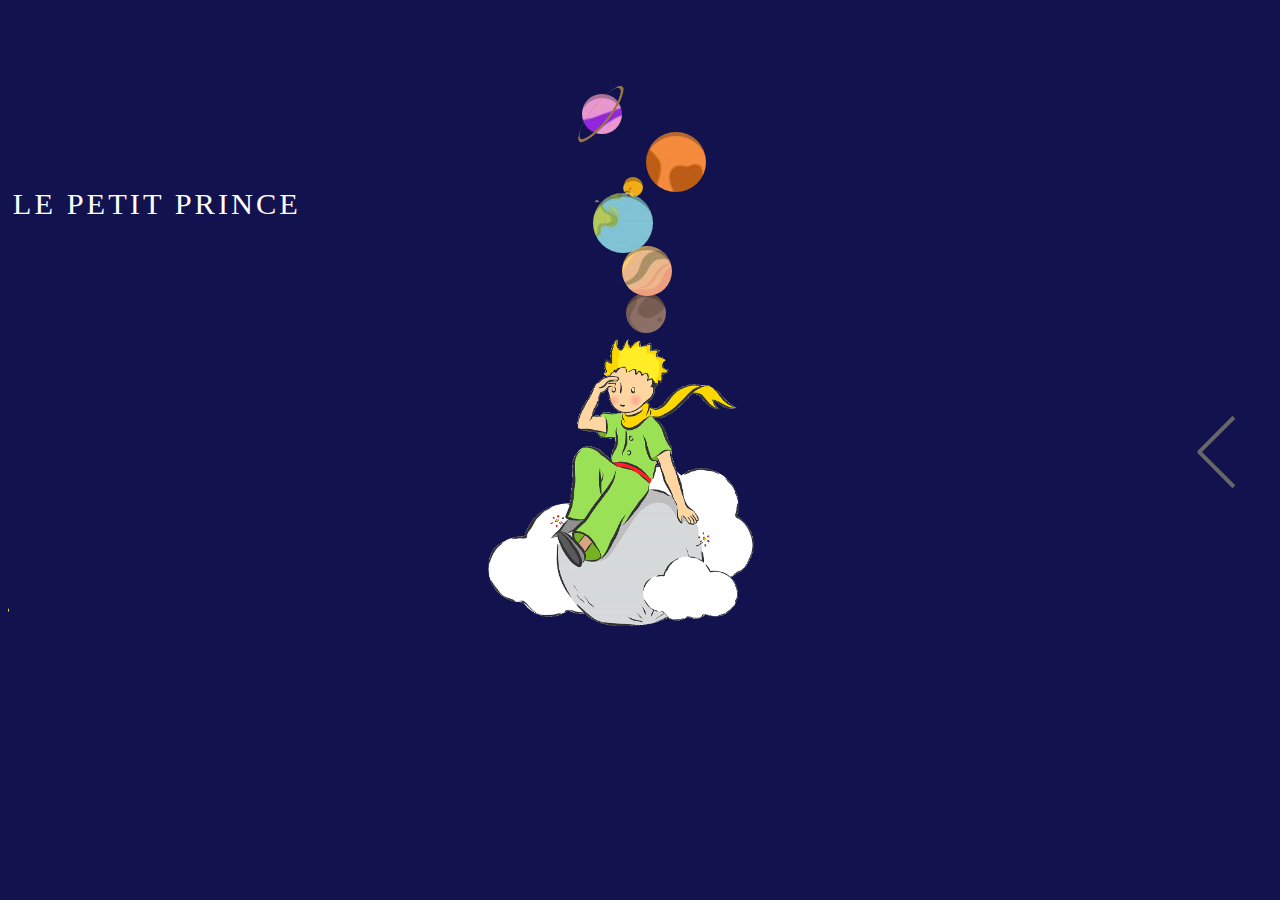
==== commit 3894ceaf: "ouais" ====
--- a/code/index.html
+++ b/code/index.html
@@ -20,7 +20,6 @@
 					</div>
 				<div class='description'>
 					<h1 class="homepageTitle">Le petit prince</h1>
-					<hr>
 				</div>
 				  <div class='solar-syst'>
 					<div class='mercury'></div>
--- a/code/style.css
+++ b/code/style.css
@@ -3,11 +3,17 @@
 
 body {
     overflow: hidden;
+}
+
+.navbar {
+  margin-top: 0;
+  padding-top: 0;
 }
 
 *{
 	margin: 0;
 	padding: 0;
+  border: none;
   font-family: 'Montserrat', sans-serif;
 }
 
@@ -114,7 +120,7 @@
   background-size: 600px;
   background-position: center;
   background-repeat: no-repeat;
-  animation: mon-animation 3s steps(20) infinite
+  animation: mon-animation 2s steps(20) infinite
 }
 
 @keyframes mon-animation {
@@ -194,7 +200,7 @@
 }
 
 .solar-syst {
-  margin: -10% -20%;
+  margin: -150px -252px;
   width: 100%;
   height: 100%;
   position: relative;
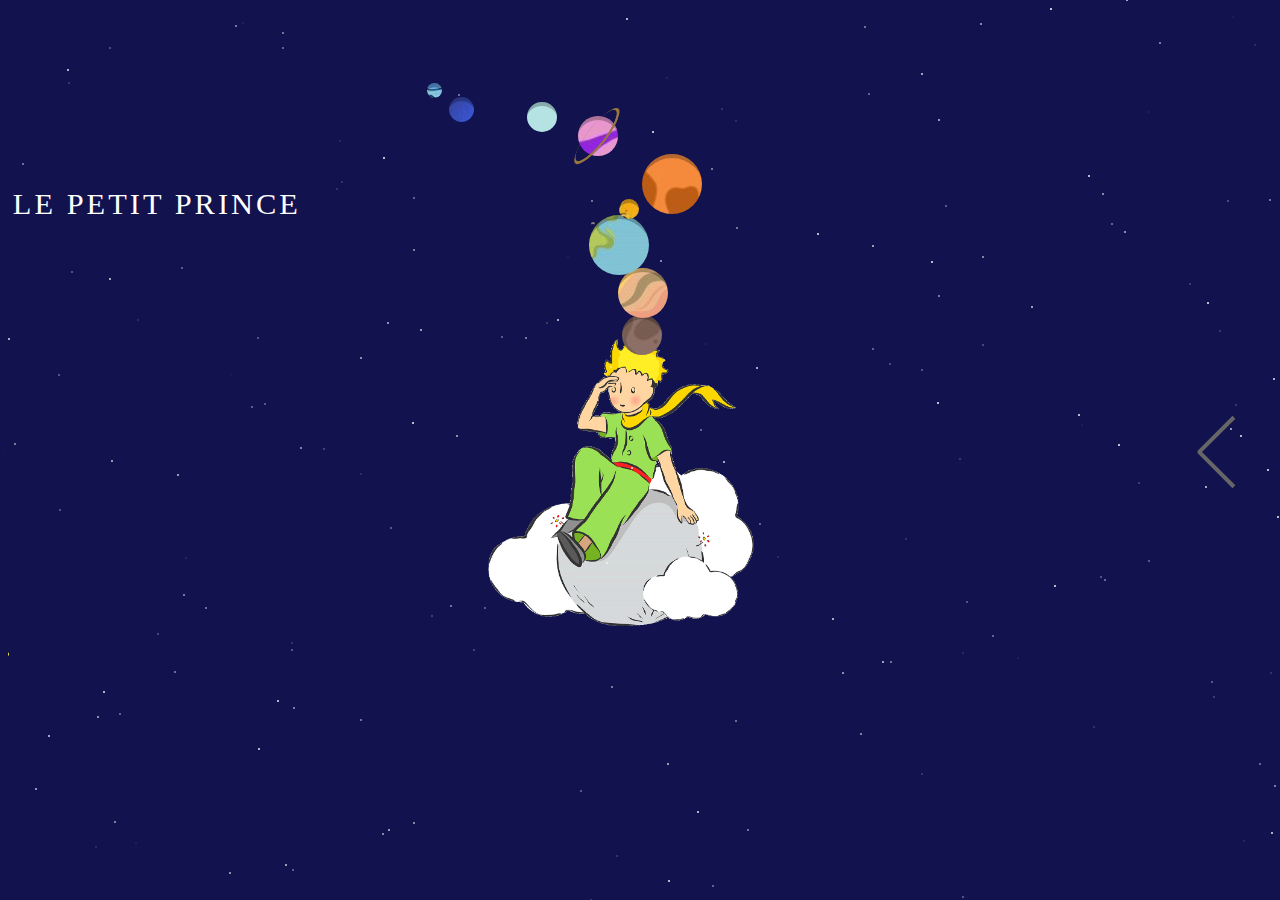
==== commit ec6f59f1: "team page correction,peio cv" ====
--- a/code/index.html
+++ b/code/index.html
@@ -53,7 +53,7 @@
 						<div class="col-md-4">
 							<a href="./cv_pages/Peio.html">
 								<div class="card">
-									<img class="card-img-top" src="../img/Amelie_BW.jpeg" alt="Peio">
+									<img class="card-img-top" src="../img/pio.jpg" alt="Peio">
 									<div class="card-body">
 										<h5 class="card-title">Peio GIL</h5>
 									</div>
@@ -73,7 +73,7 @@
 						<div class="col-md-4">
 							<a href="./cv_pages/Amelie.html">
 								<div class="card">
-									<img class="card-img-top" src="../img/Amelie_BW.jpeg" alt="Amelie">
+									<img class="card-img-top" src="../img/AmelieDessin.jpg" alt="Amelie">
 									<div class="card-body">
 										<h5 class="card-title">Amélie NIKEZA</h5>
 									</div>
--- a/code/style.css
+++ b/code/style.css
@@ -3,17 +3,11 @@
 
 body {
     overflow: hidden;
-}
-
-.navbar {
-  margin-top: 0;
-  padding-top: 0;
 }
 
 *{
 	margin: 0;
 	padding: 0;
-  border: none;
   font-family: 'Montserrat', sans-serif;
 }
 
@@ -120,7 +114,7 @@
   background-size: 600px;
   background-position: center;
   background-repeat: no-repeat;
-  animation: mon-animation 2s steps(20) infinite
+  animation: mon-animation 3s steps(20) infinite
 }
 
 @keyframes mon-animation {
@@ -200,70 +194,12 @@
 }
 
 .solar-syst {
-  margin: -150px -252px;
+  margin: -10% -20%;
   width: 100%;
   height: 100%;
   position: relative;
 }
 .solar-syst:after {
-    .0
-
-
-
-
-
-
-
-
-
-
-
-    .
-
-
-
-
-
-
-
-
-
-
-
-
-
-
-
-
-
-
-
-
-
-
-
-
-
-
-
-
-
-
-
-
-
-
-
-
-
-
-
-
-
-
-
-
-
   content: "";
   position: absolute;
   height: 2px;
@@ -434,7 +370,7 @@
     transform-origin: 52% 60%;
   }
   
-  /* .uranus {
+  .uranus {
       height: 745px;
       width: 815px;
       margin-top: -215px;
@@ -448,9 +384,9 @@
     background: #b5e3e3;
     margin-top: -5px;
     margin-left: -5px;
-  } */
-  
-  /* .neptune {
+  }
+  
+  .neptune {
     height: 749px;
     width: 900px;
     margin-top: -220px;
@@ -464,9 +400,9 @@
     background-image: url("../img/neptune2.PNG");
     margin-top: -5px;
     margin-left: -60px;
-  } */
-  
-  /* .pluto {
+  }
+  
+  .pluto {
     height: 752px;
     width: 915px;
     margin-top: -238px;
@@ -481,7 +417,7 @@
     background-image: url("../img/pluto.PNG");
     margin-top: -1.5px;
     margin-left: -70px;
-} */
+}
 
 @-webkit-keyframes orb {
     from {
@@ -590,12 +526,12 @@
     font-weight: 300;
     color: white;
     text-align: center;
-    margin-bottom: 45px;
-    margin-top: 45px;
+    margin-top: 10%;
   }
 
 .container {
   width: 75%;
+  margin-top: 10%;
 }
   
   .card, .card-img-top{
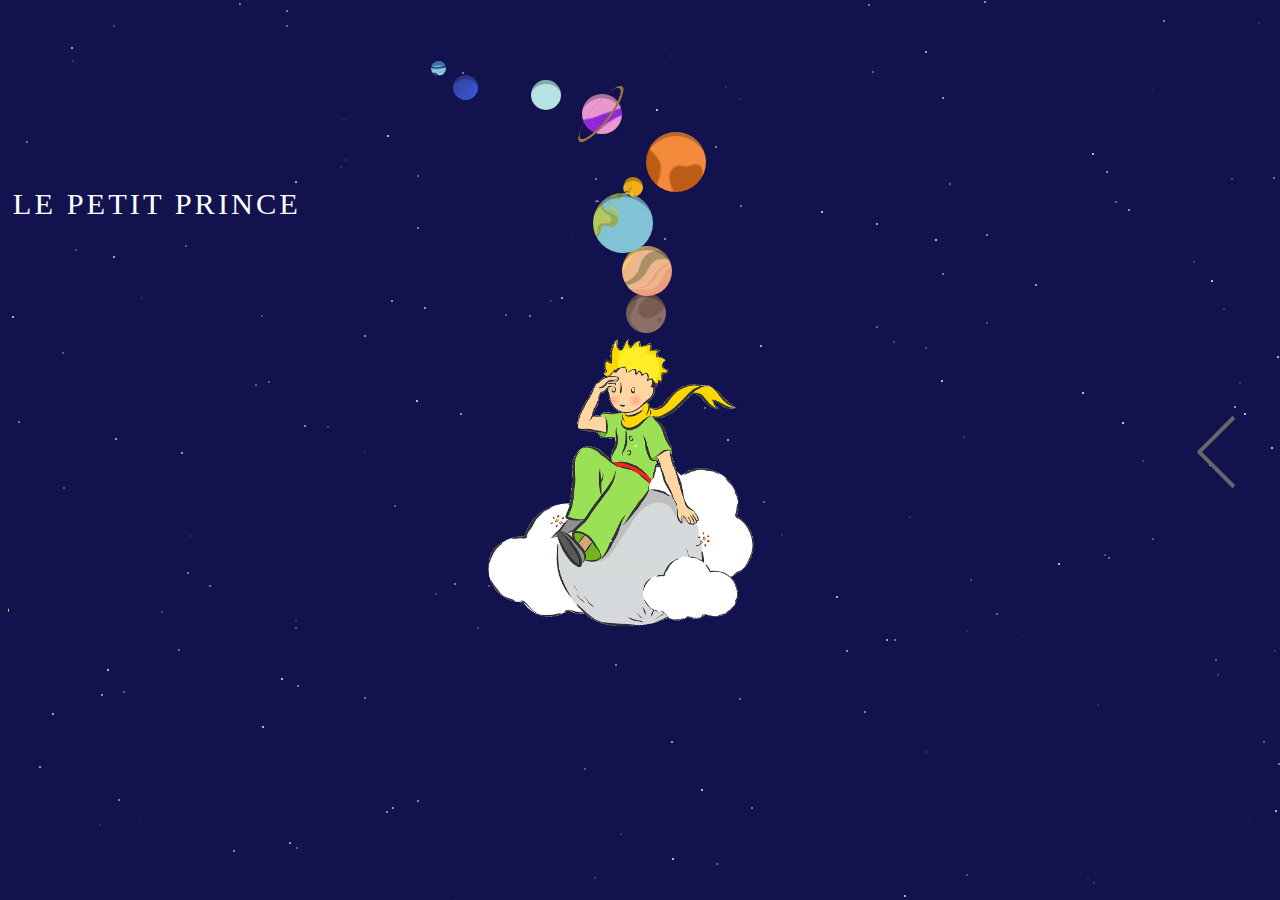
==== commit e571539a: "cv completion" ====
--- a/code/index.html
+++ b/code/index.html
@@ -63,7 +63,7 @@
 						<div class="col-md-4">
 							<a href="./cv_pages/Hajar.html">
 								<div class="card">
-									<img class="card-img-top" src="../img/Amelie_BW.jpeg" alt="Hajar">
+									<img class="card-img-top" src="../img/Hajar.jpg" alt="Hajar">
 									<div class="card-body">
 										<h5 class="card-title">Hajar DERFOUF</h5>
 									</div>
@@ -72,8 +72,8 @@
 						</div>
 						<div class="col-md-4">
 							<a href="./cv_pages/Amelie.html">
-								<div class="card">
-									<img class="card-img-top" src="../img/AmelieDessin.jpg" alt="Amelie">
+								<div class="card amelie">
+									<img class="card-img-top" src="../img/amelieDessin.png" alt="Amelie">
 									<div class="card-body">
 										<h5 class="card-title">Amélie NIKEZA</h5>
 									</div>
--- a/code/style.css
+++ b/code/style.css
@@ -3,11 +3,17 @@
 
 body {
     overflow: hidden;
+}
+
+.navbar {
+  margin-top: 0;
+  padding-top: 0;
 }
 
 *{
 	margin: 0;
 	padding: 0;
+  border: none;
   font-family: 'Montserrat', sans-serif;
 }
 
@@ -114,7 +120,7 @@
   background-size: 600px;
   background-position: center;
   background-repeat: no-repeat;
-  animation: mon-animation 3s steps(20) infinite
+  animation: mon-animation 2s steps(20) infinite
 }
 
 @keyframes mon-animation {
@@ -194,7 +200,7 @@
 }
 
 .solar-syst {
-  margin: -10% -20%;
+  margin: -150px -252px;
   width: 100%;
   height: 100%;
   position: relative;
@@ -525,8 +531,11 @@
     font-size: 1.9m;
     font-weight: 300;
     color: white;
-    text-align: center;
-    margin-top: 10%;
+    justify-content: center;
+    align-items: center;
+    margin-top: -8%;
+    margin-left: 45%;
+
   }
 
 .container {
@@ -534,95 +543,103 @@
   margin-top: 10%;
 }
   
-  .card, .card-img-top{
-    border-radius: 50px;
-  }
-  
-  a, a:hover {
-    text-decoration: none;
-    color: rgb(4, 23, 45);
-    font-family: "Poppins", sans-serif;
-  }
-  
-  .card:hover {
-    transform: scale(1.1);
-    transition: transform 0.8s ease;
-  }
-  
-  .card-title {
-    /* font-family: "Poppins",sans-serif; */
-    text-align: center;
-  }
-
-  .swipe-prev {
-    cursor: pointer;
-    height: 120px;
-    left: 3%;
+.card, .card-img-top{
+  border-radius: 50px;
+}
+
+a, a:hover {
+  text-decoration: none;
+  color: rgb(4, 23, 45);
+  font-family: "Poppins", sans-serif;
+}
+
+.card:hover {
+  transform: scale(1.1);
+  transition: transform 0.8s ease;
+}
+
+.card-title {
+  /* font-family: "Poppins",sans-serif; */
+  text-align: center;
+}
+
+.card {
+  height: 110%;
+}
+
+.card img {
+  height: 100%;
+}
+
+.swipe-prev {
+  cursor: pointer;
+  height: 120px;
+  left: 3%;
+  position: absolute;
+  top: 50%;
+  transform: translateX(-50%) translateY(-50%);
+  transition: transform .1s;
+  width: 50px;
+  position: absolute;
+  line-height: 60px;
+  
+}
+  
+.swipe-prev-top,
+.swipe-prev-bottom {
+    background-color: #666;
+    height: 4px;
+    left: -5px;
     position: absolute;
     top: 50%;
-    transform: translateX(-50%) translateY(-50%);
-    transition: transform .1s;
-    width: 50px;
-    position: absolute;
-    line-height: 60px;
-    
-  }
-    
-  .swipe-prev-top,
-  .swipe-prev-bottom {
-      background-color: #666;
-      height: 4px;
-      left: -5px;
-      position: absolute;
-      top: 50%;
-      width: 100%;
-  }
-      
-  .swipe-prev-top:after, .swipe-prev-bottom:after{
-    background-color: #fff;
-    content: '';
-    height: 100%;
-    position: absolute;
-    top: 0;
-    transition: all .15s;
-  }
-    
-  .swipe-prev-top {
-    transform: rotate(45deg);
-    transform-origin: bottom right;
-  }
-    
-  .swipe-prev-top:after {
-    left: 100%;
-    right: 0;
-    transition-delay: 0s;
-  }
-  
-    
-  .swipe-prev-bottom {
-    transform: rotate(-45deg);
-    transform-origin: top right;
-  }
-    
-  .swipe-prev-bottom:after {
-      left: 0;
-      right: 100%;
-      transition-delay: .15s;
-  }
-  
-      
-  .swipe-prev:hover .swipe-prev-top:after {
-      left: 0;
-      transition-delay: .15s;
-  }
-  
-  .swipe-prev:hover .swipe-prev-bottom:after{
-    right: 0;
-    transition-delay: 0s;
-  }
-  
-    
-  .swipe-prev:active {
-    transform: translateX(-50%) translateY(-50%) scale(0.9);
-  }
- 
+    width: 100%;
+}
+    
+.swipe-prev-top:after, .swipe-prev-bottom:after{
+  background-color: #fff;
+  content: '';
+  height: 100%;
+  position: absolute;
+  top: 0;
+  transition: all .15s;
+}
+  
+.swipe-prev-top {
+  transform: rotate(45deg);
+  transform-origin: bottom right;
+}
+  
+.swipe-prev-top:after {
+  left: 100%;
+  right: 0;
+  transition-delay: 0s;
+}
+
+  
+.swipe-prev-bottom {
+  transform: rotate(-45deg);
+  transform-origin: top right;
+}
+  
+.swipe-prev-bottom:after {
+    left: 0;
+    right: 100%;
+    transition-delay: .15s;
+}
+
+    
+.swipe-prev:hover .swipe-prev-top:after {
+    left: 0;
+    transition-delay: .15s;
+}
+
+.swipe-prev:hover .swipe-prev-bottom:after{
+  right: 0;
+  transition-delay: 0s;
+}
+
+  
+.swipe-prev:active {
+  transform: translateX(-50%) translateY(-50%) scale(0.9);
+}
+
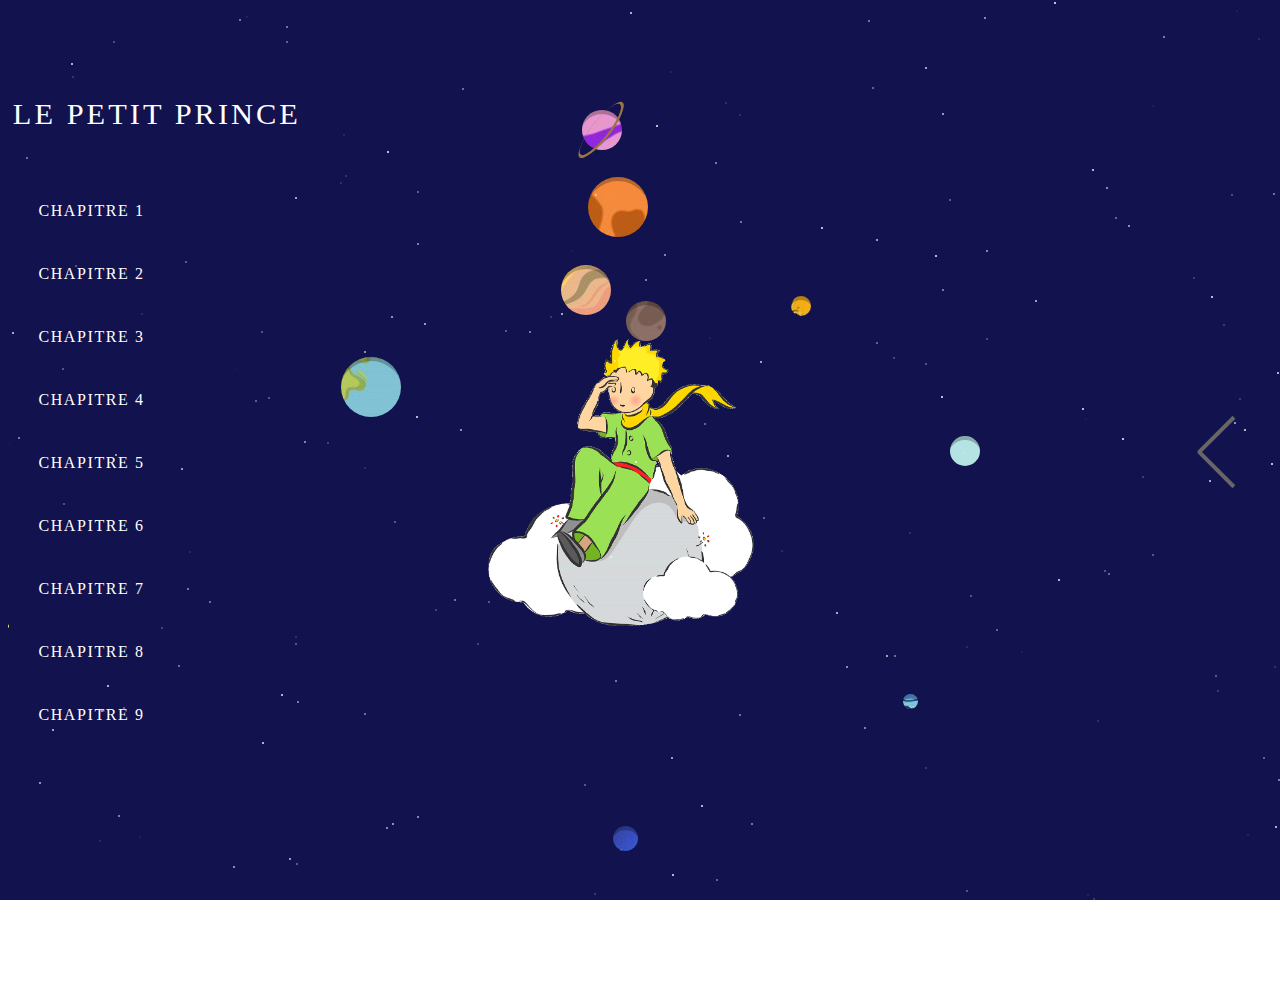
==== commit 9f60a03d: "chapters design home page" ====
--- a/code/index.html
+++ b/code/index.html
@@ -20,6 +20,17 @@
 					</div>
 				<div class='description'>
 					<h1 class="homepageTitle">Le petit prince</h1>
+					<ul>
+						<li><a class="chap1">Chapitre 1</a></li>
+						<li><a class="chap2">Chapitre 2</a></li>
+						<li><a class="chap3">Chapitre 3</a></li>
+						<li><a class="chap4">Chapitre 4</a></li>
+						<li><a class="chap5">Chapitre 5</a></li>
+						<li><a class="chap6">Chapitre 6</a></li>
+						<li><a class="chap7">Chapitre 7</a></li>
+						<li><a class="chap8">Chapitre 8</a></li>
+						<li><a class="chap9">Chapitre 9</a></li>
+					</ul>
 				</div>
 				  <div class='solar-syst'>
 					<div class='mercury'></div>
--- a/code/style.css
+++ b/code/style.css
@@ -187,7 +187,12 @@
   background-attachment: fixed;
 }
 
+li {
+  list-style: none;
+}
+
 h1 {
+  color: white;
   font-weight: 300;
   font-size: 1.9em;
   text-transform: uppercase;
@@ -195,8 +200,19 @@
   line-height: 1.6em;
   letter-spacing: 0.1em;
   position: absolute;
-    top: 20%;
+    top: 10%;
     left:1%;
+}
+
+li a {
+  color: white;
+  font-weight: 300;
+  font-size: 1em;
+  text-transform: uppercase;
+  font-family: Lato;
+  line-height: 1.6em;
+  letter-spacing: 0.1em;
+  position: absolute;
 }
 
 .solar-syst {
@@ -220,7 +236,6 @@
     top: 50%;
     left: 50%;
     position: absolute;
-    z-index: 999;
   }
   /* .solar-syst div:not(.sun) {
     border: 1px solid rgba(102, 166, 229, 0.12);
@@ -260,15 +275,15 @@
     height: 40px;
     width: 40px;
     background-image: url("../img/mercury.PNG");
-    margin-top: 28px;
+    margin-top: 20px;
     margin-left: -2px;
   }
   
   .venus {
-    height: 495px;
+    height: 450px;
     width: 575px;
-    margin-top: -50px;
-    margin-left: -50px;
+    margin-top: -45px;
+    margin-left: -20px;
     -webkit-animation: orb 15.4555338265s linear infinite;
             animation: orb 15.4555338265s linear infinite;
   }
@@ -276,15 +291,15 @@
     height: 50px;
     width: 50px;
     background-image: url("../img/venus.PNG");
-    margin-top: -4px;
-    margin-left: -4px;
+    margin-top: -6px;
+    margin-left: -95px;
   }
   
   .earth {
     height: 570px;
     width: 620px;
     margin-top: -89.5px;
-    margin-left: -102.5px;
+    margin-left: -97.5px;
     -webkit-animation: orb 27s linear infinite;
             animation: orb 27s linear infinite;
   }
@@ -292,8 +307,8 @@
     height: 60px;
     width: 60px;
     background-image: url("../img/earth.PNG");
-    margin-top: -18px;
-    margin-left: -3px;
+    margin-top: 130px;
+    margin-left: -260px;
   }
   .earth:after {
     position: absolute;
@@ -322,13 +337,13 @@
     height: 20px;
     width: 20px;
     background-image: url("../img/mars.PNG");
-    margin-top: -3px;
-    margin-left: -3px;
+    margin-top: 100px;
+    margin-left: 165px;
   }
   
   .jupiter {
     height: 680px;
-    width: 815px;
+    width: 700px;
     margin-top: -159px;
     margin-left: -170px;
     -webkit-animation: orb 90.7228171013s linear infinite;
@@ -338,12 +353,12 @@
     height: 60px;
     width: 60px;
     background-image: url("../img/jupiter.PNG");
-    margin-top: -9px;
+    margin-top: 20px;
     margin-left: 20px;
   }
-  
+   
   .saturn {
-    height: 739px;
+    height: 720px;
     width: 840px;
     margin-top: -200px;
     margin-left: -220px;
@@ -372,15 +387,15 @@
     box-shadow: 0 1px 0 1px #987641, 3px 1px 0 #987641, -3px 1px 0 #987641;
     -webkit-animation: orb 200.6952471456s linear infinite;
             animation: orb 200.6952471456s linear infinite;
-    animation-direction: reverse;
+    animation-direction:reverse;
     transform-origin: 52% 60%;
   }
-  
+ 
   .uranus {
-      height: 745px;
-      width: 815px;
-      margin-top: -215px;
-      margin-left: -260px;
+    height: 1060px;
+    width: 840px;
+    margin-top: -380px;
+    margin-left: -218px;
     -webkit-animation: orb 412.4001967933s linear infinite;
             animation: orb 412.4001967933s linear infinite;
   }
@@ -388,15 +403,15 @@
     height: 30px;
     width: 30px;
     background: #b5e3e3;
-    margin-top: -5px;
-    margin-left: -5px;
-  }
-  
+    margin-top: 500px;
+    margin-left: 360px;
+  }
+ 
   .neptune {
-    height: 749px;
-    width: 900px;
-    margin-top: -220px;
-    margin-left: -325px;
+    height: 780px;
+    width: 910px;
+    margin-top: -240px;
+    margin-left: -190px;
     -webkit-animation: orb 612.7838624549s linear infinite;
             animation: orb 612.7838624549s linear infinite;
   }
@@ -404,15 +419,15 @@
     height: 25px;
     width: 25px;
     background-image: url("../img/neptune2.PNG");
-    margin-top: -5px;
-    margin-left: -60px;
-  }
-  
+    margin-top: 750px;
+    margin-left: -40px;
+  }
+ 
   .pluto {
-    height: 752px;
-    width: 915px;
-    margin-top: -238px;
-    margin-left: -345px;
+    height: 790px;
+    width: 850px;
+    margin-top: -242px;
+    margin-left: -210px;
     -webkit-animation: orb 730.7074054575s linear infinite;
           animation: orb 730.7074054575s linear infinite;
   }
@@ -421,8 +436,8 @@
     height: 15px;
     width: 15px;
     background-image: url("../img/pluto.PNG");
-    margin-top: -1.5px;
-    margin-left: -70px;
+    margin-top: 620px;
+    margin-left: 300px;
 }
 
 @-webkit-keyframes orb {
@@ -643,3 +658,45 @@
   transform: translateX(-50%) translateY(-50%) scale(0.9);
 }
 
+
+
+
+.chap1,.chap2,.chap3,.chap4,.chap5,.chap6,.chap7,.chap8,.chap9 {
+  position: absolute;
+  z-index: 999;
+  transition: .3s;
+  left: 3%;
+}
+.chap1:hover,.chap2:hover,.chap3:hover,.chap4:hover,.chap5:hover,.chap6:hover,.chap7:hover,.chap8:hover,.chap9:hover {
+  color: #987641;
+  transform: scale(1.4);
+  cursor: pointer;
+}
+
+.chap1 {
+  top: 22%;
+}
+.chap2 {
+  top: 29%;
+}
+.chap3 {
+  top: 36%;
+}
+.chap4 {
+  top: 43%;
+}
+.chap5 {
+  top: 50%;
+}
+.chap6 {
+  top: 57%;
+}
+.chap7 {
+  top: 64%;
+}
+.chap8 {
+  top: 71%;
+}
+.chap9 {
+  top: 78%;
+}
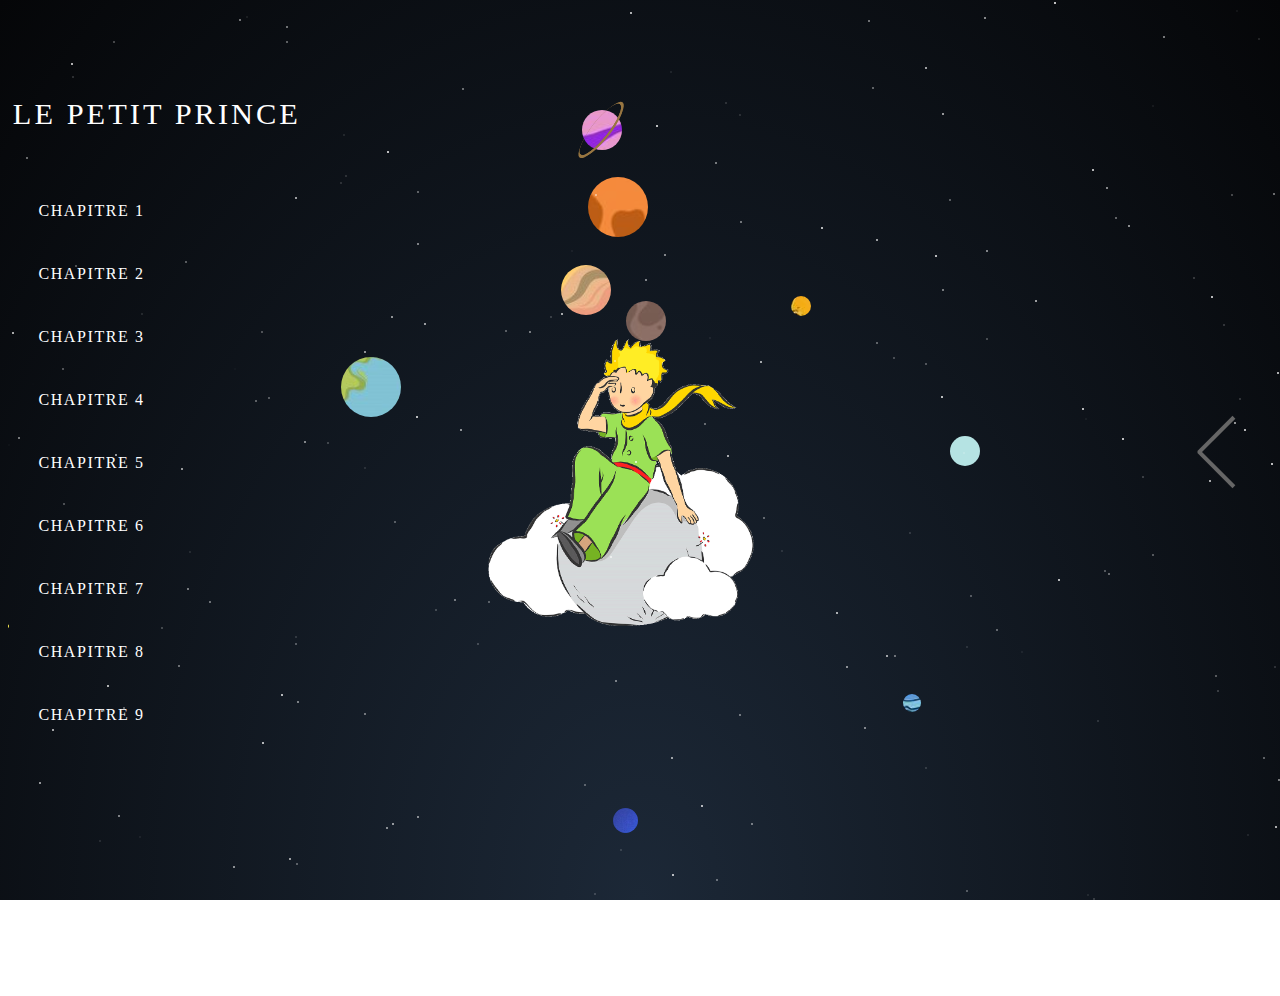
==== commit c06755c5: "zoom planète" ====
--- a/code/index.html
+++ b/code/index.html
@@ -18,31 +18,31 @@
 					<div class="centered">
 						<div class="animation"></div>
 					</div>
-				<div class='description'>
-					<h1 class="homepageTitle">Le petit prince</h1>
-					<ul>
-						<li><a class="chap1">Chapitre 1</a></li>
-						<li><a class="chap2">Chapitre 2</a></li>
-						<li><a class="chap3">Chapitre 3</a></li>
-						<li><a class="chap4">Chapitre 4</a></li>
-						<li><a class="chap5">Chapitre 5</a></li>
-						<li><a class="chap6">Chapitre 6</a></li>
-						<li><a class="chap7">Chapitre 7</a></li>
-						<li><a class="chap8">Chapitre 8</a></li>
-						<li><a class="chap9">Chapitre 9</a></li>
-					</ul>
-				</div>
-				  <div class='solar-syst'>
-					<div class='mercury'></div>
-					<div class='venus'></div>
-					<div class='earth'></div>
-					<div class='mars'></div>
-					<div class='jupiter'></div>
-					<div class='saturn'></div>
-					<div class='uranus'></div>
-					<div class='neptune'></div>
-					<div class='pluto'></div>
-				  </div>
+					<div class='description'>
+						<h1 class="homepageTitle">Le petit prince</h1>
+						<ul>
+							<li><a class="chap1">Chapitre 1</a></li>
+							<li><a class="chap2">Chapitre 2</a></li>
+							<li><a class="chap3">Chapitre 3</a></li>
+							<li><a class="chap4">Chapitre 4</a></li>
+							<li><a class="chap5">Chapitre 5</a></li>
+							<li><a class="chap6">Chapitre 6</a></li>
+							<li><a class="chap7">Chapitre 7</a></li>
+							<li><a class="chap8">Chapitre 8</a></li>
+							<li><a class="chap9">Chapitre 9</a></li>
+						</ul>
+					</div>
+				  	<div class='solar-syst'>
+						<div class='mercury'></div>
+						<div class='venus'></div>
+						<div class='earth'></div>
+						<div class='mars'></div>
+						<div class='jupiter'></div>
+						<div class='saturn'></div>
+						<div class='uranus'></div>
+						<div class='neptune'></div>
+						<div class='pluto'></div>
+				  	</div>
 				  <div class="stars">
 					<img src="../img/star.png" alt="">
 				  </div>
--- a/code/style.css
+++ b/code/style.css
@@ -23,8 +23,8 @@
 	height: 100vh;
 	overflow: hidden;
     /* background-image: url("../img/espace.png"); */
-  background-color: rgb(18, 18, 78);
-  /* background: radial-gradient(ellipse at bottom, #1c2837 0%, #050608 100%); */
+  /* background-color: rgb(18, 18, 78); */
+  background: radial-gradient(ellipse at bottom, #1c2837 0%, #050608 100%);
 }
 
 .pages {
@@ -246,9 +246,9 @@
     content: "";
     position: absolute;
   }
-  .solar-syst div:not(.asteroids-belt):before {
+  /* .solar-syst div:not(.asteroids-belt):before {
     box-shadow: inset 0 6px 0 -2px rgba(0, 0, 0, 0.25);
-  }
+  } */
 
   .sun {
     background: radial-gradient(ellipse at center, #ffd000 1%, #f9b700 39%, #f9b700 39%, #e06317 100%);
@@ -268,16 +268,26 @@
     width: 550px;
     margin-top: -35px;
     margin-left: -35px;
-    -webkit-animation: orb 7.1867343561s linear infinite;
-            animation: orb 7.1867343561s linear infinite;
-  }
+    -webkit-animation: orb 317.1867343561s linear infinite;
+            animation: orb 317.1867343561s linear infinite;
+    z-index: 1500;
+    position: absolute;
+  }
+
   .mercury:before {
     height: 40px;
     width: 40px;
     background-image: url("../img/mercury.PNG");
     margin-top: 20px;
     margin-left: -2px;
-  }
+    transition: all .4s ease;
+  }
+
+  .mercury.zoomed:before {
+    transform: scale(1.5);
+    box-shadow: 2px 2px 15px #fff;
+  }
+
   
   .venus {
     height: 450px;
@@ -293,6 +303,12 @@
     background-image: url("../img/venus.PNG");
     margin-top: -6px;
     margin-left: -95px;
+    transition: all .4s ease;
+  }
+
+  .venus.zoomed:before {
+    transform: scale(1.5);
+    box-shadow: 2px 2px 15px #fff;
   }
   
   .earth {
@@ -309,6 +325,7 @@
     background-image: url("../img/earth.PNG");
     margin-top: 130px;
     margin-left: -260px;
+    transition: all .4s ease;
   }
   .earth:after {
     position: absolute;
@@ -324,6 +341,11 @@
     -webkit-animation: orb 2.2440352158s linear infinite;
             animation: orb 2.2440352158s linear infinite;
   }
+
+  .earth.zoomed:before {
+    transform: scale(1.3);
+    box-shadow: 2px 2px 15px #fff;
+  }
   
   .mars {
     height: 615px;
@@ -339,6 +361,12 @@
     background-image: url("../img/mars.PNG");
     margin-top: 100px;
     margin-left: 165px;
+    transition: all .4s ease;
+  }
+
+  .mars.zoomed:before {
+    transform: scale(1.8);
+    box-shadow: 2px 2px 15px #fff;
   }
   
   .jupiter {
@@ -355,6 +383,12 @@
     background-image: url("../img/jupiter.PNG");
     margin-top: 20px;
     margin-left: 20px;
+    transition: all .4s ease;
+  }
+
+  .jupiter.zoomed:before {
+    transform: scale(1.3);
+    box-shadow: 2px 2px 15px #fff;
   }
    
   .saturn {
@@ -369,9 +403,9 @@
     height: 40px;
     width: 40px;
     background-image: url("../img/saturn.PNG");
-  
     margin-top: -6px;
     margin-left: -6px;
+    transition: all .4s ease;
   }
   .saturn:after {
     position: absolute;
@@ -390,6 +424,12 @@
     animation-direction:reverse;
     transform-origin: 52% 60%;
   }
+
+  .saturn.zoomed:before {
+    transform: scale(1.3);
+    box-shadow: 2px 2px 15px #fff;
+  }
+
  
   .uranus {
     height: 1060px;
@@ -405,12 +445,18 @@
     background: #b5e3e3;
     margin-top: 500px;
     margin-left: 360px;
+    transition: all .4s ease;
+  }
+
+  .uranus.zoomed:before {
+    transform: scale(1.5);
+    box-shadow: 2px 2px 15px #fff;
   }
  
   .neptune {
     height: 780px;
     width: 910px;
-    margin-top: -240px;
+    margin-top: -258px;
     margin-left: -190px;
     -webkit-animation: orb 612.7838624549s linear infinite;
             animation: orb 612.7838624549s linear infinite;
@@ -421,6 +467,12 @@
     background-image: url("../img/neptune2.PNG");
     margin-top: 750px;
     margin-left: -40px;
+    transition: all .4s ease;
+  }
+
+  .neptune.zoomed:before {
+    transform: scale(1.5);
+    box-shadow: 2px 2px 15px #fff;
   }
  
   .pluto {
@@ -433,11 +485,17 @@
   }
   
   .pluto:before {
-    height: 15px;
-    width: 15px;
+    height: 18px;
+    width: 18px;
     background-image: url("../img/pluto.PNG");
     margin-top: 620px;
     margin-left: 300px;
+    transition: all .4s ease;
+}
+
+.pluto.zoomed:before {
+    transform: scale(1.7);
+    box-shadow: 2px 2px 15px #fff;
 }
 
 @-webkit-keyframes orb {
@@ -670,6 +728,8 @@
 .chap1:hover,.chap2:hover,.chap3:hover,.chap4:hover,.chap5:hover,.chap6:hover,.chap7:hover,.chap8:hover,.chap9:hover {
   color: #987641;
   transform: scale(1.4);
+  text-transform: uppercase;
+  font-family: Lato;
   cursor: pointer;
 }
 
@@ -700,3 +760,9 @@
 .chap9 {
   top: 78%;
 }
+
+
+
+
+
+
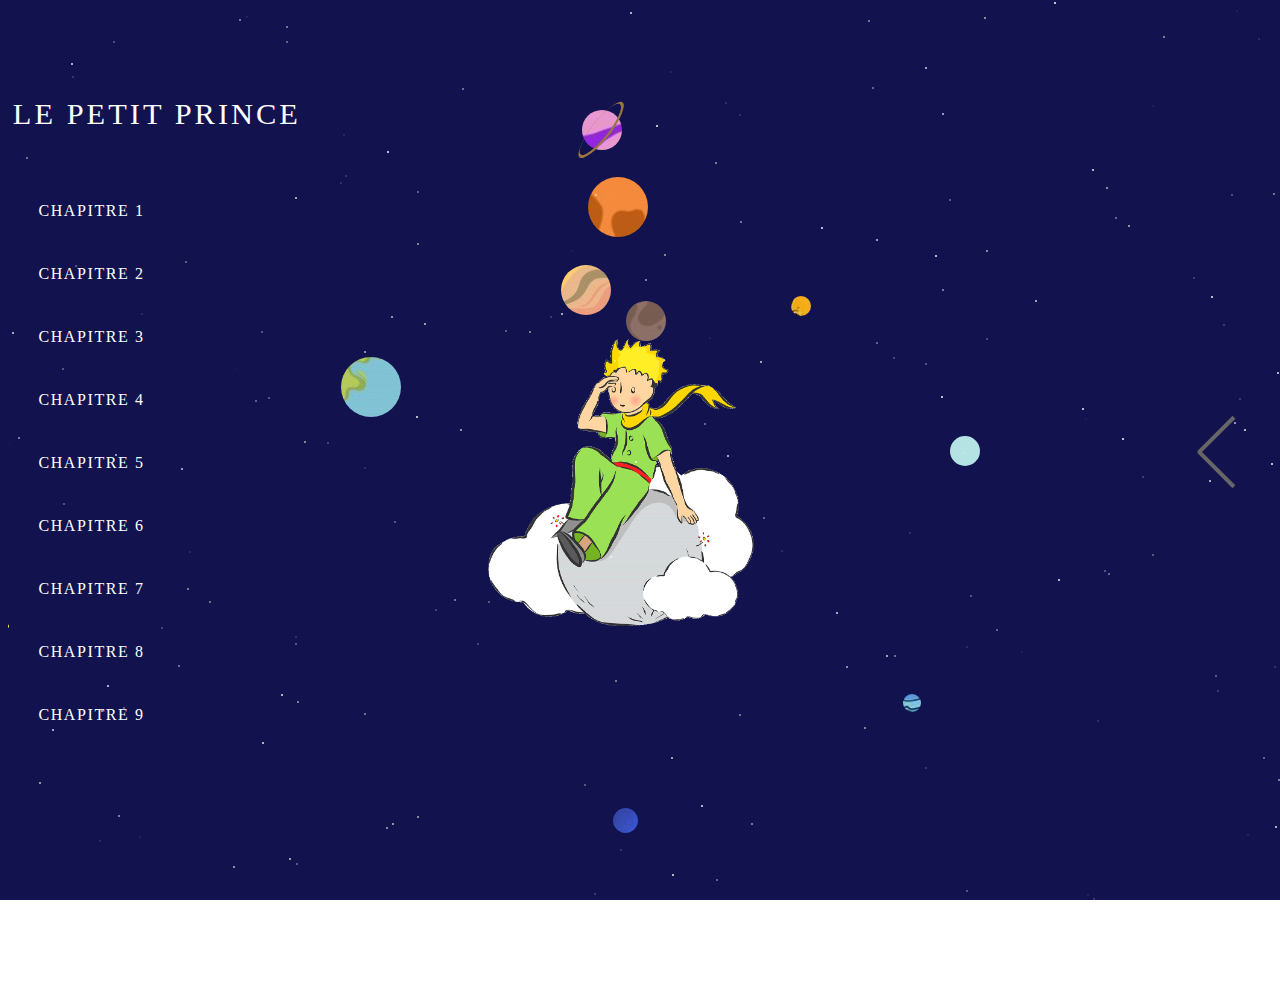
==== commit 13c81623: "several changes" ====
--- a/code/index.html
+++ b/code/index.html
@@ -64,7 +64,7 @@
 						<div class="col-md-4">
 							<a href="./cv_pages/Peio.html">
 								<div class="card">
-									<img class="card-img-top" src="../img/pio.jpg" alt="Peio">
+									<img class="card-img-top" src="./cv_assets/img/peio_cv.jpg" alt="Peio">
 									<div class="card-body">
 										<h5 class="card-title">Peio GIL</h5>
 									</div>
@@ -74,7 +74,7 @@
 						<div class="col-md-4">
 							<a href="./cv_pages/Hajar.html">
 								<div class="card">
-									<img class="card-img-top" src="../img/Hajar.jpg" alt="Hajar">
+									<img class="card-img-top" src="./cv_assets/img/hajar_cv.png" alt="Hajar">
 									<div class="card-body">
 										<h5 class="card-title">Hajar DERFOUF</h5>
 									</div>
@@ -83,8 +83,8 @@
 						</div>
 						<div class="col-md-4">
 							<a href="./cv_pages/Amelie.html">
-								<div class="card amelie">
-									<img class="card-img-top" src="../img/amelieDessin.png" alt="Amelie">
+								<div class="card">
+									<img class="card-img-top" src="./cv_assets/img/AmelieNikeza.jpg" alt="Amelie">
 									<div class="card-body">
 										<h5 class="card-title">Amélie NIKEZA</h5>
 									</div>
--- a/code/style.css
+++ b/code/style.css
@@ -23,15 +23,14 @@
 	height: 100vh;
 	overflow: hidden;
     /* background-image: url("../img/espace.png"); */
-  /* background-color: rgb(18, 18, 78); */
-  background: radial-gradient(ellipse at bottom, #1c2837 0%, #050608 100%);
+  background-color: rgb(18, 18, 78);
 }
 
 .pages {
   display: flex;
 	width: 200%;
 	box-sizing: border-box;	
-    overflow: hidden;
+  overflow: hidden;
 }
 
 .page {
@@ -637,7 +636,7 @@
 }
 
 .card {
-  height: 110%;
+  height: 100%;
 }
 
 .card img {
@@ -760,9 +759,3 @@
 .chap9 {
   top: 78%;
 }
-
-
-
-
-
-
